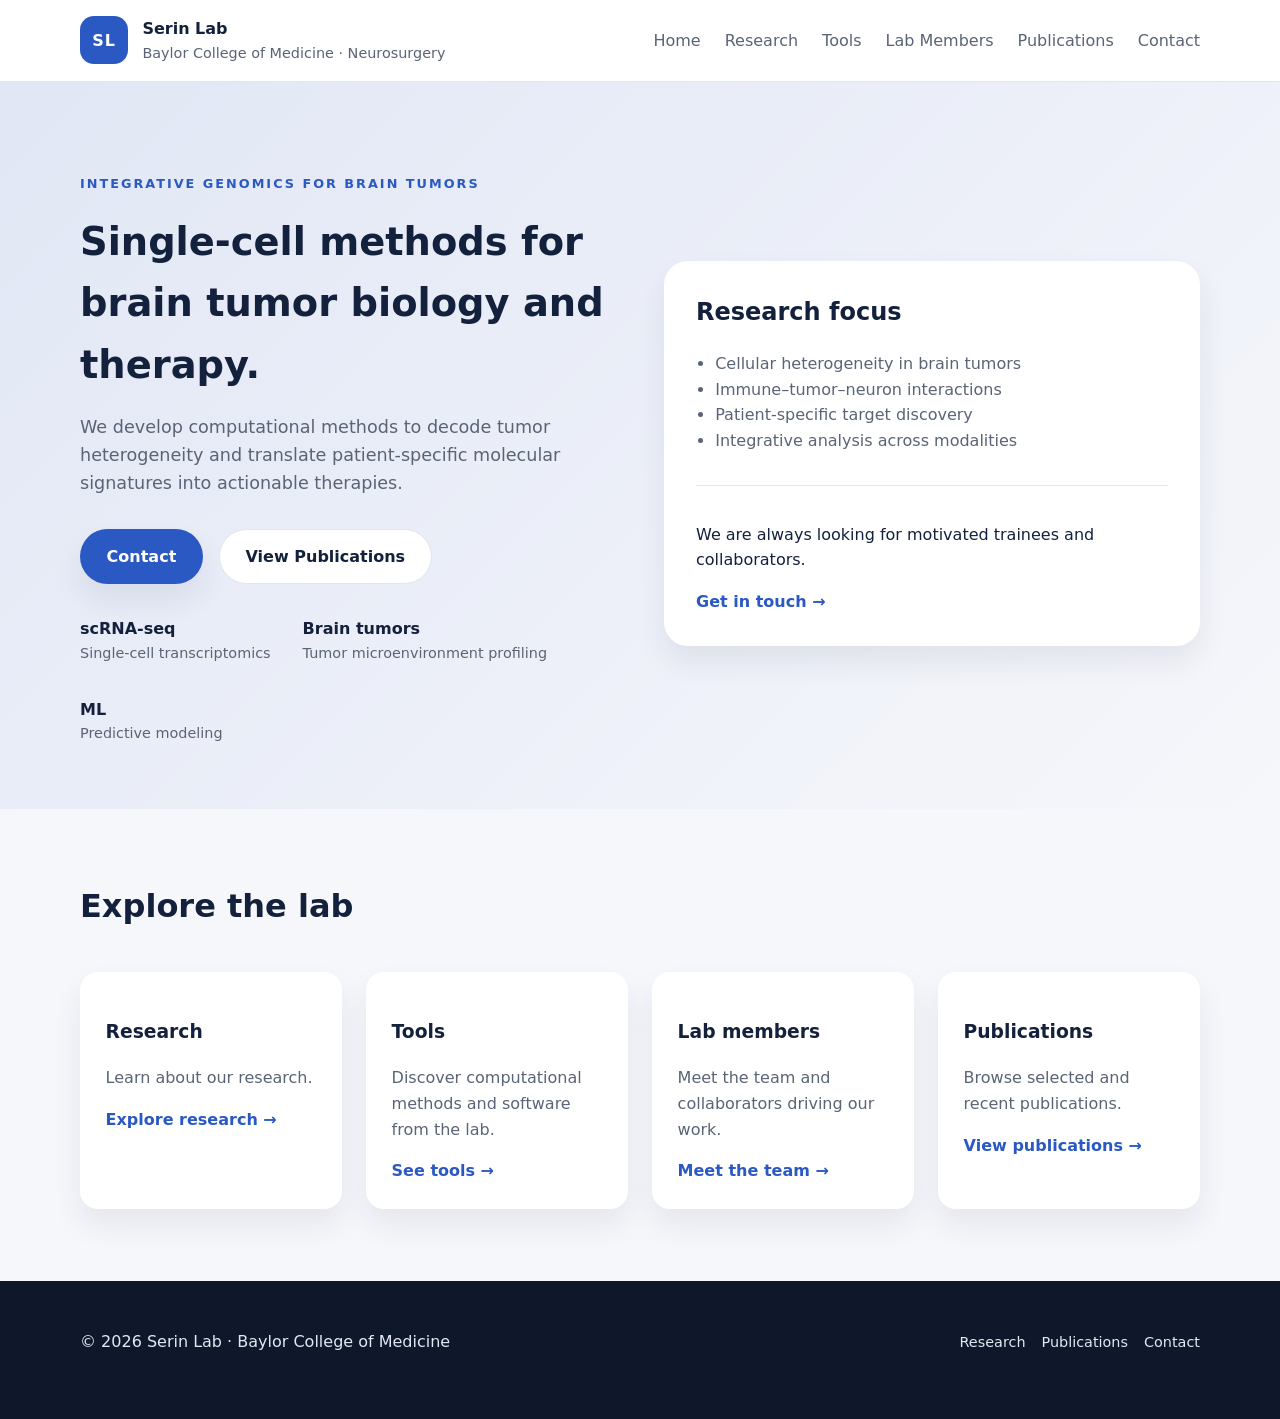
==== index.html @ 44fc3e0a "update" ====
<!doctype html>
<html lang="en">
  <head>
    <meta charset="utf-8" />
    <meta name="viewport" content="width=device-width, initial-scale=1" />
    <title>Serin Lab | Baylor College of Medicine</title>
    <meta
      name="description"
      content="Serin Lab at Baylor College of Medicine. We develop integrative single-cell methods to study brain tumors."
    />
    <link rel="stylesheet" href="styles.css" />
  </head>
  <body>
    <header class="site-header">
      <div class="container header-inner">
        <div class="brand">
          <div class="brand-mark" aria-hidden="true">SL</div>
          <div>
            <p class="brand-title">Serin Lab</p>
            <p class="brand-subtitle">Baylor College of Medicine · Neurosurgery</p>
          </div>
        </div>
        <button class="nav-toggle" id="navToggle" aria-label="Toggle navigation">
          <span></span>
          <span></span>
          <span></span>
        </button>
        <nav class="nav" id="siteNav">
          <a href="index.html">Home</a>
          <a href="research.html">Research</a>
          <a href="tools.html">Tools</a>
          <a href="members.html">Lab Members</a>
          <a href="publications.html">Publications</a>
          <a href="contact.html">Contact</a>
        </nav>
      </div>
    </header>

    <main>
      <section class="hero">
        <div class="container hero-grid">
          <div>
            <p class="eyebrow">Integrative genomics for brain tumors</p>
            <h1>Single-cell methods for brain tumor biology and therapy.</h1>
            <p class="lead">
              We develop computational methods to decode tumor heterogeneity and
              translate patient-specific molecular signatures into actionable therapies.
            </p>
            <div class="cta-row">
              <a class="button primary" href="contact.html">Contact</a>
              <a class="button ghost" href="publications.html">View Publications</a>
            </div>
            <div class="hero-stats">
              <div>
                <p class="stat-number">scRNA-seq</p>
                <p class="stat-label">Single-cell transcriptomics</p>
              </div>
              <div>
                <p class="stat-number">Brain tumors</p>
                <p class="stat-label">Tumor microenvironment profiling</p>
              </div>
              <div>
                <p class="stat-number">ML</p>
                <p class="stat-label">Predictive modeling</p>
              </div>
            </div>
          </div>
          <div class="hero-card">
            <h2>Research focus</h2>
            <ul>
              <li>Cellular heterogeneity in brain tumors</li>
              <li>Immune–tumor–neuron interactions</li>
              <li>Patient-specific target discovery</li>
              <li>Integrative analysis across modalities</li>
            </ul>
            <div class="hero-card-footer">
              <p>We are always looking for motivated trainees and collaborators.</p>
              <a class="text-link" href="contact.html">Get in touch →</a>
            </div>
          </div>
        </div>
      </section>

      <section class="section">
        <div class="container">
          <div class="section-header">
            <h2>Explore the lab</h2>
          </div>
          <div class="card-grid">
            <article class="card">
              <h3>Research</h3>
              <p>Learn about our research.</p>
              <a class="text-link" href="research.html">Explore research →</a>
            </article>
            <article class="card">
              <h3>Tools</h3>
              <p>Discover computational methods and software from the lab.</p>
              <a class="text-link" href="tools.html">See tools →</a>
            </article>
            <article class="card">
              <h3>Lab members</h3>
              <p>Meet the team and collaborators driving our work.</p>
              <a class="text-link" href="members.html">Meet the team →</a>
            </article>
            <article class="card">
              <h3>Publications</h3>
              <p>Browse selected and recent publications.</p>
              <a class="text-link" href="publications.html">View publications →</a>
            </article>
          </div>
        </div>
      </section>
    </main>

    <footer class="site-footer">
      <div class="container footer-inner">
        <p>© <span id="year"></span> Serin Lab · Baylor College of Medicine</p>
        <div class="footer-links">
          <a href="research.html">Research</a>
          <a href="publications.html">Publications</a>
          <a href="contact.html">Contact</a>
        </div>
      </div>
    </footer>

    <script src="main.js"></script>
  </body>
</html>
---- styles.css ----
*,
*::before,
*::after {
  box-sizing: border-box;
}

:root {
  color-scheme: light;
  --bg: #f6f7fb;
  --surface: #ffffff;
  --text: #14213d;
  --muted: #5a6475;
  --accent: #2b59c3;
  --accent-dark: #1f3c88;
  --border: #e1e5ee;
  --shadow: 0 16px 30px rgba(20, 33, 61, 0.08);
}

body {
  margin: 0;
  font-family: "Inter", "Segoe UI", system-ui, -apple-system, sans-serif;
  color: var(--text);
  background: var(--bg);
  line-height: 1.6;
}

a {
  color: inherit;
  text-decoration: none;
}

img {
  max-width: 100%;
  display: block;
}

.container {
  width: min(1120px, 90vw);
  margin: 0 auto;
}

.site-header {
  position: sticky;
  top: 0;
  z-index: 10;
  background: rgba(255, 255, 255, 0.92);
  backdrop-filter: blur(12px);
  border-bottom: 1px solid var(--border);
}

.header-inner {
  display: flex;
  align-items: center;
  justify-content: space-between;
  padding: 1rem 0;
  gap: 2rem;
}

.brand {
  display: flex;
  align-items: center;
  gap: 0.9rem;
}

.brand-mark {
  width: 48px;
  height: 48px;
  border-radius: 14px;
  display: grid;
  place-items: center;
  background: var(--accent);
  color: white;
  font-weight: 700;
  letter-spacing: 1px;
}

.brand-title {
  font-weight: 700;
  margin: 0;
}

.brand-subtitle {
  margin: 0;
  color: var(--muted);
  font-size: 0.9rem;
}

.nav {
  display: flex;
  align-items: center;
  gap: 1.5rem;
  font-weight: 500;
}

.nav a {
  color: var(--muted);
  transition: color 0.2s ease;
}

.nav a:hover {
  color: var(--accent);
}

.nav-toggle {
  display: none;
  background: none;
  border: none;
  cursor: pointer;
  padding: 0;
  gap: 6px;
  flex-direction: column;
}

.nav-toggle span {
  width: 24px;
  height: 2px;
  background: var(--text);
  display: block;
}

.hero {
  padding: 5rem 0 4rem;
  background: linear-gradient(135deg, rgba(43, 89, 195, 0.1), transparent);
}

.hero-grid {
  display: grid;
  grid-template-columns: repeat(auto-fit, minmax(280px, 1fr));
  gap: 3rem;
  align-items: center;
}

.eyebrow {
  text-transform: uppercase;
  letter-spacing: 2px;
  color: var(--accent);
  font-weight: 600;
  font-size: 0.8rem;
  margin-bottom: 1rem;
}

.hero h1 {
  font-size: clamp(2.4rem, 3vw, 3.3rem);
  margin: 0 0 1rem;
}

.lead {
  font-size: 1.1rem;
  color: var(--muted);
  max-width: 540px;
}

.cta-row {
  display: flex;
  flex-wrap: wrap;
  gap: 1rem;
  margin: 2rem 0;
}

.button {
  padding: 0.85rem 1.6rem;
  border-radius: 999px;
  border: 1px solid transparent;
  font-weight: 600;
  display: inline-flex;
  align-items: center;
  justify-content: center;
  gap: 0.5rem;
}

.button.primary {
  background: var(--accent);
  color: white;
  box-shadow: var(--shadow);
}

.button.primary:hover {
  background: var(--accent-dark);
}

.button.ghost {
  border-color: var(--border);
  color: var(--text);
  background: white;
}

.hero-stats {
  display: flex;
  gap: 2rem;
  flex-wrap: wrap;
}

.stat-number {
  font-weight: 700;
  margin: 0;
}

.stat-label {
  margin: 0;
  color: var(--muted);
  font-size: 0.9rem;
}

.hero-card {
  background: var(--surface);
  border-radius: 24px;
  padding: 2rem;
  box-shadow: var(--shadow);
}

.hero-card h2 {
  margin-top: 0;
}

.hero-card ul {
  padding-left: 1.2rem;
  margin: 1rem 0 2rem;
  color: var(--muted);
}

.hero-card-footer {
  border-top: 1px solid var(--border);
  padding-top: 1.2rem;
}

.text-link {
  color: var(--accent);
  font-weight: 600;
}

.section {
  padding: 4.5rem 0;
}

.section.alt {
  background: white;
}

.section-header {
  max-width: 720px;
  margin-bottom: 2.5rem;
}

.section-header h2 {
  margin-top: 0;
  font-size: 2rem;
}

.section-header p {
  color: var(--muted);
}

.card-grid {
  display: grid;
  gap: 1.5rem;
  grid-template-columns: repeat(auto-fit, minmax(240px, 1fr));
}

.card {
  background: var(--surface);
  padding: 1.6rem;
  border-radius: 18px;
  box-shadow: var(--shadow);
}

.card p {
  color: var(--muted);
}

.timeline {
  display: grid;
  gap: 1.4rem;
}

.timeline-item {
  padding: 1.4rem 1.6rem;
  border-radius: 16px;
  background: var(--bg);
  border: 1px solid var(--border);
}

.timeline-date {
  font-weight: 700;
  margin: 0 0 0.4rem;
}

.note {
  color: var(--muted);
  margin-top: 1.5rem;
}

.member-grid {
  display: grid;
  gap: 1.5rem;
  grid-template-columns: repeat(auto-fit, minmax(220px, 1fr));
}

.member-card {
  background: var(--surface);
  padding: 1.5rem;
  border-radius: 18px;
  border: 1px solid var(--border);
}

.publication-list {
  display: grid;
  gap: 1.4rem;
}

.publication-list article {
  background: var(--surface);
  padding: 1.5rem;
  border-radius: 18px;
  border: 1px solid var(--border);
}

.contact-grid {
  display: grid;
  gap: 2rem;
  grid-template-columns: repeat(auto-fit, minmax(260px, 1fr));
  align-items: start;
}

.contact-card {
  background: var(--surface);
  padding: 1.6rem;
  border-radius: 18px;
  border: 1px solid var(--border);
}

.contact-card.alt {
  background: linear-gradient(135deg, rgba(43, 89, 195, 0.08), white);
}

.site-footer {
  padding: 2rem 0 3rem;
  background: #0f172a;
  color: #e2e8f0;
}

.footer-inner {
  display: flex;
  flex-wrap: wrap;
  align-items: center;
  justify-content: space-between;
  gap: 1rem;
}

.footer-links {
  display: flex;
  gap: 1rem;
  font-size: 0.9rem;
}

@media (max-width: 900px) {
  .nav {
    position: absolute;
    top: 70px;
    right: 5vw;
    background: white;
    flex-direction: column;
    align-items: flex-start;
    padding: 1rem 1.4rem;
    border-radius: 16px;
    box-shadow: var(--shadow);
    display: none;
  }

  .nav.open {
    display: flex;
  }

  .nav-toggle {
    display: flex;
  }
}

@media (max-width: 600px) {
  .hero {
    padding-top: 3.5rem;
  }

  .cta-row {
    flex-direction: column;
  }
}
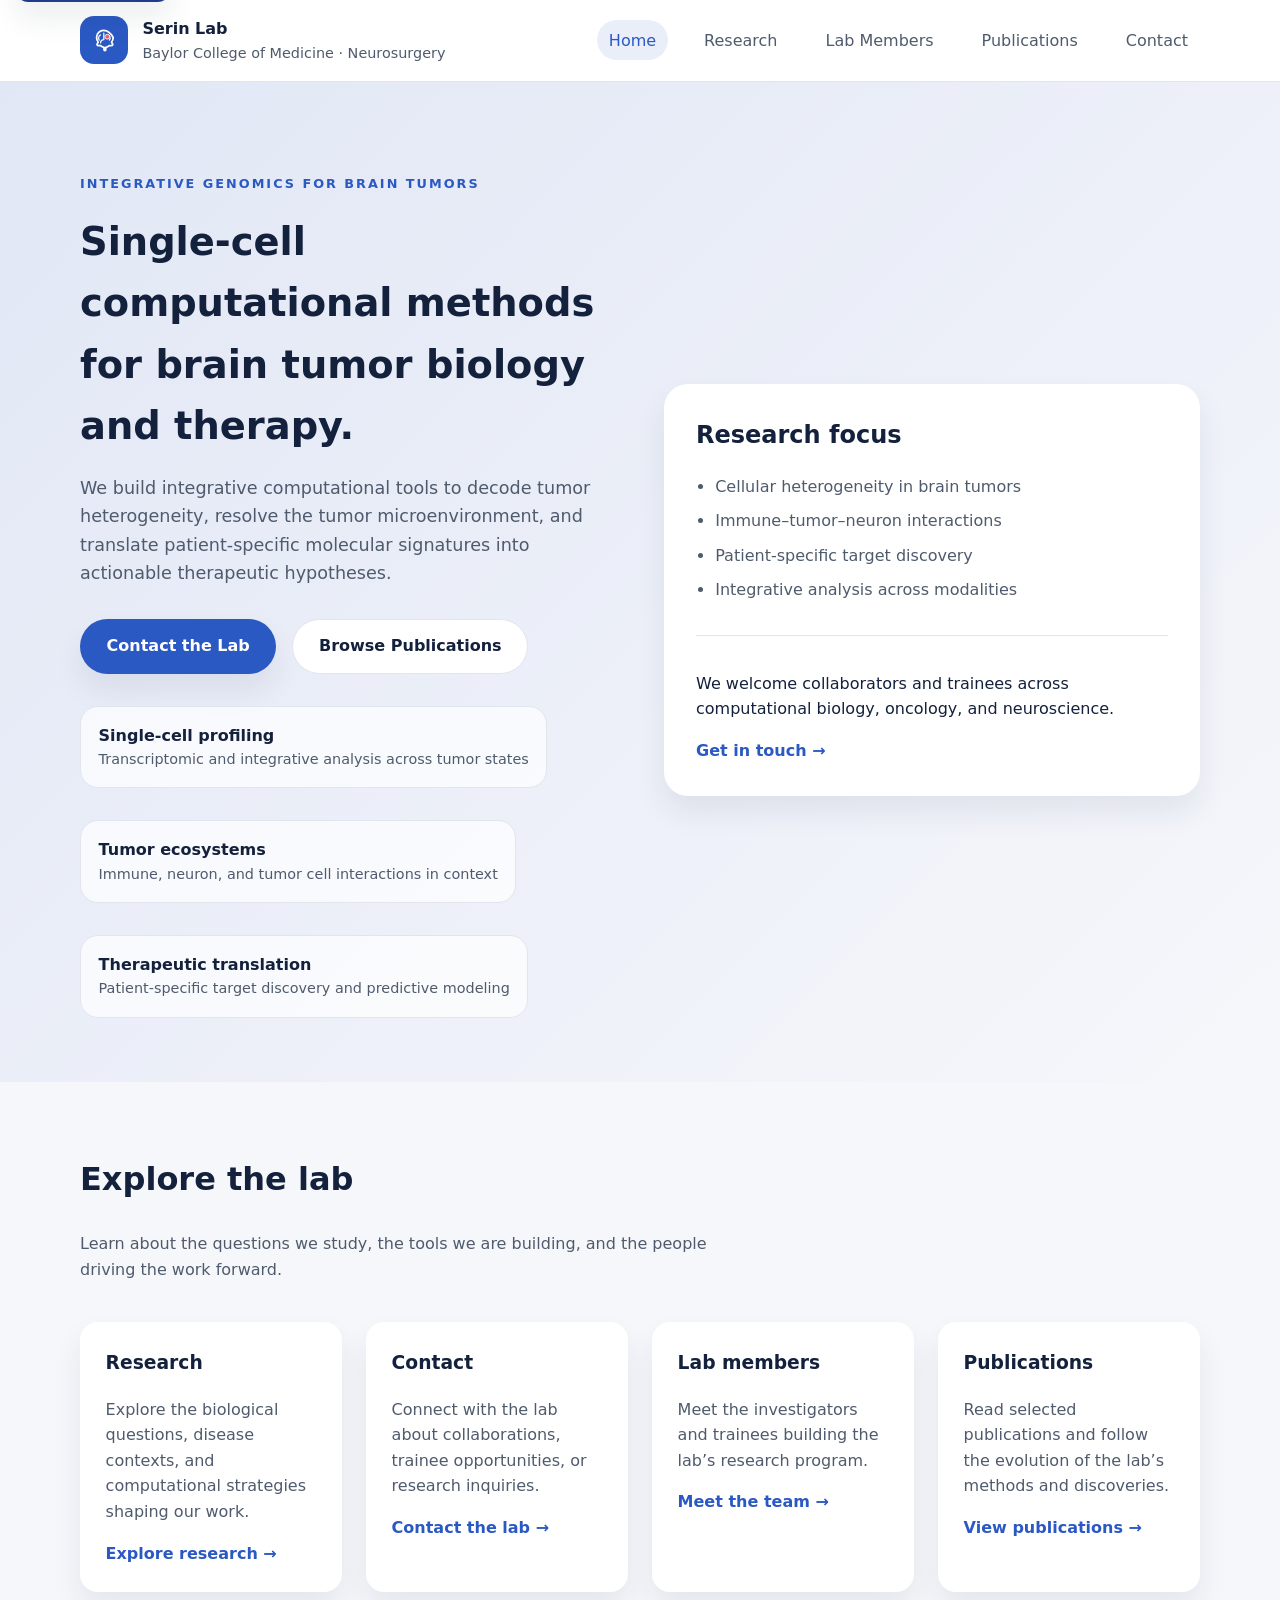
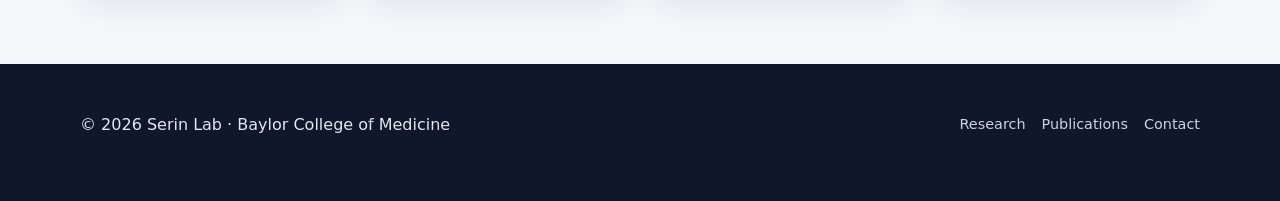
==== commit e7d2391b: "update website polish and navigation Improve the public-facing site with clearer content, stronger a" ====
--- a/index.html
+++ b/index.html
@@ -6,21 +6,39 @@
     <title>Serin Lab | Baylor College of Medicine</title>
     <meta
       name="description"
-      content="Serin Lab at Baylor College of Medicine. We develop integrative single-cell methods to study brain tumors."
+      content="Serin Lab at Baylor College of Medicine develops integrative single-cell and computational methods to study brain tumors and therapeutic response."
     />
+    <meta name="theme-color" content="#2b59c3" />
+    <meta property="og:title" content="Serin Lab | Baylor College of Medicine" />
+    <meta
+      property="og:description"
+      content="Integrative single-cell and computational methods for brain tumor biology, tumor ecosystems, and therapeutic discovery."
+    />
+    <meta property="og:type" content="website" />
+    <meta property="og:url" content="https://serinlab.org/" />
+    <meta property="og:site_name" content="Serin Lab" />
+    <link rel="canonical" href="https://serinlab.org/" />
+    <link rel="icon" href="favicon.svg" type="image/svg+xml" />
     <link rel="stylesheet" href="styles.css" />
   </head>
   <body>
+    <a class="skip-link" href="#main-content">Skip to content</a>
     <header class="site-header">
       <div class="container header-inner">
-        <div class="brand">
+        <a class="brand brand-link" href="index.html" aria-label="Serin Lab home">
           <div class="brand-mark" aria-hidden="true">SL</div>
           <div>
             <p class="brand-title">Serin Lab</p>
             <p class="brand-subtitle">Baylor College of Medicine · Neurosurgery</p>
           </div>
-        </div>
-        <button class="nav-toggle" id="navToggle" aria-label="Toggle navigation">
+        </a>
+        <button
+          class="nav-toggle"
+          id="navToggle"
+          aria-label="Toggle navigation"
+          aria-expanded="false"
+          aria-controls="siteNav"
+        >
           <span></span>
           <span></span>
           <span></span>
@@ -28,7 +46,6 @@
         <nav class="nav" id="siteNav">
           <a href="index.html">Home</a>
           <a href="research.html">Research</a>
-          <a href="tools.html">Tools</a>
           <a href="members.html">Lab Members</a>
           <a href="publications.html">Publications</a>
           <a href="contact.html">Contact</a>
@@ -36,32 +53,33 @@
       </div>
     </header>
 
-    <main>
+    <main id="main-content">
       <section class="hero">
         <div class="container hero-grid">
           <div>
             <p class="eyebrow">Integrative genomics for brain tumors</p>
-            <h1>Single-cell methods for brain tumor biology and therapy.</h1>
+            <h1>Single-cell computational methods for brain tumor biology and therapy.</h1>
             <p class="lead">
-              We develop computational methods to decode tumor heterogeneity and
-              translate patient-specific molecular signatures into actionable therapies.
+              We build integrative computational tools to decode tumor heterogeneity,
+              resolve the tumor microenvironment, and translate patient-specific
+              molecular signatures into actionable therapeutic hypotheses.
             </p>
             <div class="cta-row">
-              <a class="button primary" href="contact.html">Contact</a>
-              <a class="button ghost" href="publications.html">View Publications</a>
+              <a class="button primary" href="contact.html">Contact the Lab</a>
+              <a class="button ghost" href="publications.html">Browse Publications</a>
             </div>
             <div class="hero-stats">
               <div>
-                <p class="stat-number">scRNA-seq</p>
-                <p class="stat-label">Single-cell transcriptomics</p>
+                <p class="stat-number">Single-cell profiling</p>
+                <p class="stat-label">Transcriptomic and integrative analysis across tumor states</p>
               </div>
               <div>
-                <p class="stat-number">Brain tumors</p>
-                <p class="stat-label">Tumor microenvironment profiling</p>
+                <p class="stat-number">Tumor ecosystems</p>
+                <p class="stat-label">Immune, neuron, and tumor cell interactions in context</p>
               </div>
               <div>
-                <p class="stat-number">ML</p>
-                <p class="stat-label">Predictive modeling</p>
+                <p class="stat-number">Therapeutic translation</p>
+                <p class="stat-label">Patient-specific target discovery and predictive modeling</p>
               </div>
             </div>
           </div>
@@ -74,7 +92,7 @@
               <li>Integrative analysis across modalities</li>
             </ul>
             <div class="hero-card-footer">
-              <p>We are always looking for motivated trainees and collaborators.</p>
+              <p>We welcome collaborators and trainees across computational biology, oncology, and neuroscience.</p>
               <a class="text-link" href="contact.html">Get in touch →</a>
             </div>
           </div>
@@ -85,26 +103,30 @@
         <div class="container">
           <div class="section-header">
             <h2>Explore the lab</h2>
+            <p>
+              Learn about the questions we study, the tools we are building, and the
+              people driving the work forward.
+            </p>
           </div>
           <div class="card-grid">
             <article class="card">
               <h3>Research</h3>
-              <p>Learn about our research.</p>
+              <p>Explore the biological questions, disease contexts, and computational strategies shaping our work.</p>
               <a class="text-link" href="research.html">Explore research →</a>
             </article>
             <article class="card">
-              <h3>Tools</h3>
-              <p>Discover computational methods and software from the lab.</p>
-              <a class="text-link" href="tools.html">See tools →</a>
+              <h3>Contact</h3>
+              <p>Connect with the lab about collaborations, trainee opportunities, or research inquiries.</p>
+              <a class="text-link" href="contact.html">Contact the lab →</a>
             </article>
             <article class="card">
               <h3>Lab members</h3>
-              <p>Meet the team and collaborators driving our work.</p>
+              <p>Meet the investigators and trainees building the lab’s research program.</p>
               <a class="text-link" href="members.html">Meet the team →</a>
             </article>
             <article class="card">
               <h3>Publications</h3>
-              <p>Browse selected and recent publications.</p>
+              <p>Read selected publications and follow the evolution of the lab’s methods and discoveries.</p>
               <a class="text-link" href="publications.html">View publications →</a>
             </article>
           </div>
--- a/styles.css
+++ b/styles.css
@@ -2,6 +2,10 @@
 *::before,
 *::after {
   box-sizing: border-box;
+}
+
+html {
+  scroll-behavior: smooth;
 }
 
 :root {
@@ -9,7 +13,7 @@
   --bg: #f6f7fb;
   --surface: #ffffff;
   --text: #14213d;
-  --muted: #5a6475;
+  --muted: #4f5b6d;
   --accent: #2b59c3;
   --accent-dark: #1f3c88;
   --border: #e1e5ee;
@@ -22,6 +26,7 @@
   color: var(--text);
   background: var(--bg);
   line-height: 1.6;
+  min-height: 100vh;
 }
 
 a {
@@ -29,9 +34,32 @@
   text-decoration: none;
 }
 
+button,
+input,
+textarea,
+select {
+  font: inherit;
+}
+
 img {
   max-width: 100%;
   display: block;
+}
+
+.skip-link {
+  position: absolute;
+  left: 1rem;
+  top: -3rem;
+  z-index: 20;
+  padding: 0.75rem 1rem;
+  border-radius: 12px;
+  background: var(--accent-dark);
+  color: #fff;
+  box-shadow: var(--shadow);
+}
+
+.skip-link:focus-visible {
+  top: 1rem;
 }
 
 .container {
@@ -62,6 +90,10 @@
   gap: 0.9rem;
 }
 
+.brand-link {
+  color: inherit;
+}
+
 .brand-mark {
   width: 48px;
   height: 48px;
@@ -69,9 +101,12 @@
   display: grid;
   place-items: center;
   background: var(--accent);
-  color: white;
-  font-weight: 700;
-  letter-spacing: 1px;
+  background-image: url("brain-tumor-icon.svg");
+  background-repeat: no-repeat;
+  background-position: center;
+  background-size: 28px 28px;
+  color: transparent;
+  font-size: 0;
 }
 
 .brand-title {
@@ -83,6 +118,11 @@
   margin: 0;
   color: var(--muted);
   font-size: 0.9rem;
+}
+
+.brand-link:hover .brand-mark,
+.brand-link:focus-visible .brand-mark {
+  background: var(--accent-dark);
 }
 
 .nav {
@@ -94,19 +134,28 @@
 
 .nav a {
   color: var(--muted);
-  transition: color 0.2s ease;
-}
-
-.nav a:hover {
+  padding: 0.45rem 0.75rem;
+  border-radius: 999px;
+  transition:
+    color 0.2s ease,
+    background-color 0.2s ease;
+}
+
+.nav a:hover,
+.nav a:focus-visible,
+.nav a.is-active,
+.nav a[aria-current="page"] {
   color: var(--accent);
+  background: rgba(43, 89, 195, 0.1);
 }
 
 .nav-toggle {
   display: none;
   background: none;
-  border: none;
+  border: 1px solid transparent;
+  border-radius: 12px;
   cursor: pointer;
-  padding: 0;
+  padding: 0.5rem;
   gap: 6px;
   flex-direction: column;
 }
@@ -166,6 +215,11 @@
   align-items: center;
   justify-content: center;
   gap: 0.5rem;
+  transition:
+    transform 0.2s ease,
+    background-color 0.2s ease,
+    border-color 0.2s ease,
+    box-shadow 0.2s ease;
 }
 
 .button.primary {
@@ -184,15 +238,28 @@
   background: white;
 }
 
+.button:hover {
+  transform: translateY(-1px);
+}
+
 .hero-stats {
   display: flex;
   gap: 2rem;
   flex-wrap: wrap;
 }
 
+.hero-stats > div {
+  min-width: 170px;
+  padding: 1rem 1.1rem;
+  border: 1px solid var(--border);
+  border-radius: 18px;
+  background: rgba(255, 255, 255, 0.72);
+}
+
 .stat-number {
   font-weight: 700;
   margin: 0;
+  font-size: 1rem;
 }
 
 .stat-label {
@@ -218,6 +285,10 @@
   color: var(--muted);
 }
 
+.hero-card li + li {
+  margin-top: 0.55rem;
+}
+
 .hero-card-footer {
   border-top: 1px solid var(--border);
   padding-top: 1.2rem;
@@ -228,6 +299,11 @@
   font-weight: 600;
 }
 
+.text-link:hover,
+.text-link:focus-visible {
+  color: var(--accent-dark);
+}
+
 .section {
   padding: 4.5rem 0;
 }
@@ -248,6 +324,8 @@
 
 .section-header p {
   color: var(--muted);
+  max-width: 64ch;
+  margin-bottom: 0;
 }
 
 .card-grid {
@@ -263,8 +341,38 @@
   box-shadow: var(--shadow);
 }
 
+.card h2,
+.card h3,
+.member-card h2,
+.publication-list h2,
+.contact-card h3 {
+  margin-top: 0;
+}
+
 .card p {
   color: var(--muted);
+}
+
+.card,
+.member-card,
+.publication-list article,
+.contact-card,
+.hero-card,
+.timeline-item {
+  transition:
+    transform 0.2s ease,
+    box-shadow 0.2s ease,
+    border-color 0.2s ease;
+}
+
+.card:hover,
+.member-card:hover,
+.publication-list article:hover,
+.contact-card:hover,
+.hero-card:hover,
+.timeline-item:hover {
+  transform: translateY(-2px);
+  box-shadow: 0 20px 36px rgba(20, 33, 61, 0.12);
 }
 
 .timeline {
@@ -289,6 +397,14 @@
   margin-top: 1.5rem;
 }
 
+.note.strong {
+  margin-top: 2rem;
+  padding: 1rem 1.2rem;
+  border-left: 4px solid var(--accent);
+  border-radius: 0 14px 14px 0;
+  background: rgba(43, 89, 195, 0.06);
+}
+
 .member-grid {
   display: grid;
   gap: 1.5rem;
@@ -302,6 +418,16 @@
   border: 1px solid var(--border);
 }
 
+.member-role {
+  margin: 0.35rem 0 0.8rem;
+  color: var(--accent);
+  font-weight: 600;
+}
+
+.member-card p:last-child {
+  margin-bottom: 0;
+}
+
 .publication-list {
   display: grid;
   gap: 1.4rem;
@@ -314,6 +440,16 @@
   border: 1px solid var(--border);
 }
 
+.publication-meta {
+  margin: 0;
+  color: var(--muted);
+  font-weight: 500;
+}
+
+.publication-cta {
+  margin-top: 2rem;
+}
+
 .contact-grid {
   display: grid;
   gap: 2rem;
@@ -332,6 +468,20 @@
   background: linear-gradient(135deg, rgba(43, 89, 195, 0.08), white);
 }
 
+.contact-list {
+  list-style: none;
+  padding: 0;
+  margin: 0;
+}
+
+.contact-list li + li {
+  margin-top: 0.65rem;
+}
+
+.contact-list a {
+  color: var(--accent);
+}
+
 .site-footer {
   padding: 2rem 0 3rem;
   background: #0f172a;
@@ -350,6 +500,20 @@
   display: flex;
   gap: 1rem;
   font-size: 0.9rem;
+}
+
+.footer-links a {
+  color: #cbd5e1;
+}
+
+.footer-links a:hover,
+.footer-links a:focus-visible {
+  color: #ffffff;
+}
+
+:focus-visible {
+  outline: 3px solid rgba(43, 89, 195, 0.28);
+  outline-offset: 3px;
 }
 
 @media (max-width: 900px) {
@@ -362,12 +526,18 @@
     align-items: flex-start;
     padding: 1rem 1.4rem;
     border-radius: 16px;
+    border: 1px solid var(--border);
     box-shadow: var(--shadow);
     display: none;
+    min-width: min(280px, 90vw);
   }
 
   .nav.open {
     display: flex;
+  }
+
+  .nav a {
+    width: 100%;
   }
 
   .nav-toggle {
@@ -383,4 +553,21 @@
   .cta-row {
     flex-direction: column;
   }
-}
+
+  .hero-stats > div {
+    width: 100%;
+  }
+}
+
+@media (prefers-reduced-motion: reduce) {
+  html {
+    scroll-behavior: auto;
+  }
+
+  *,
+  *::before,
+  *::after {
+    transition: none !important;
+    animation: none !important;
+  }
+}
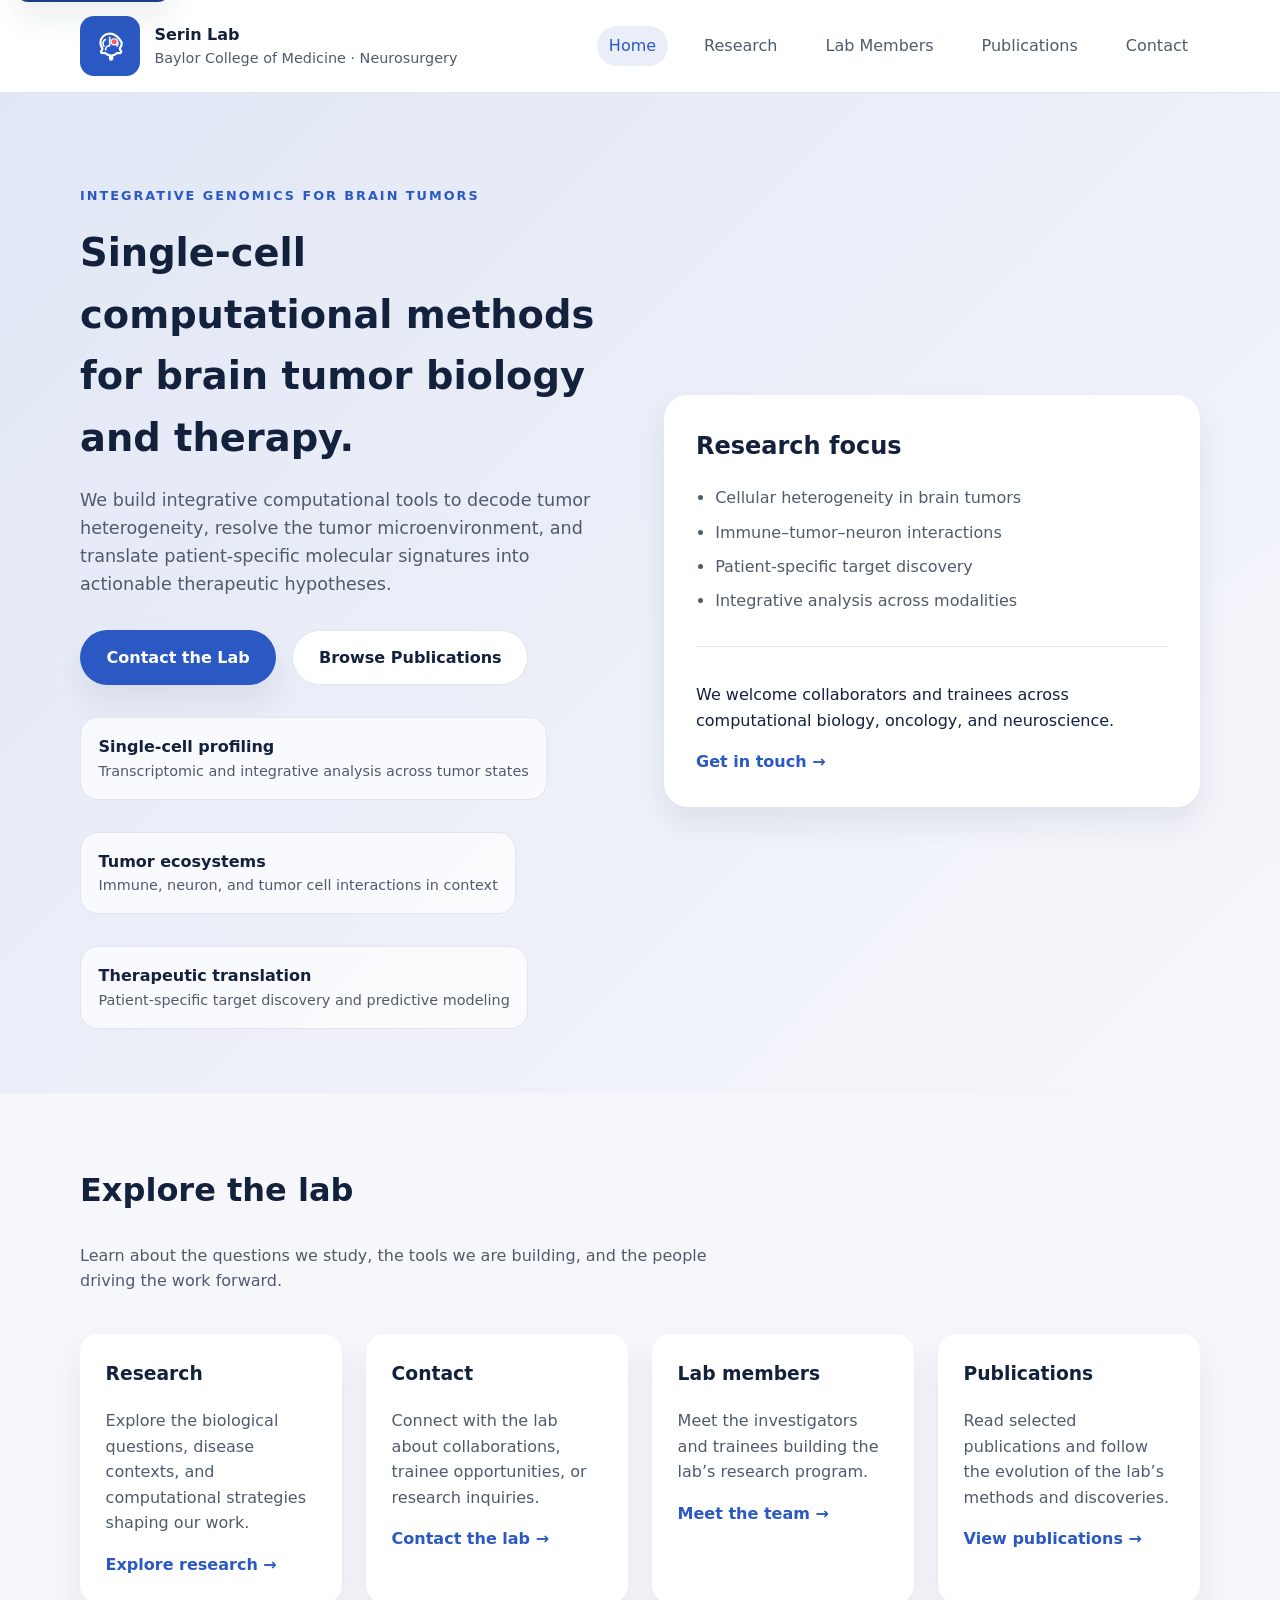
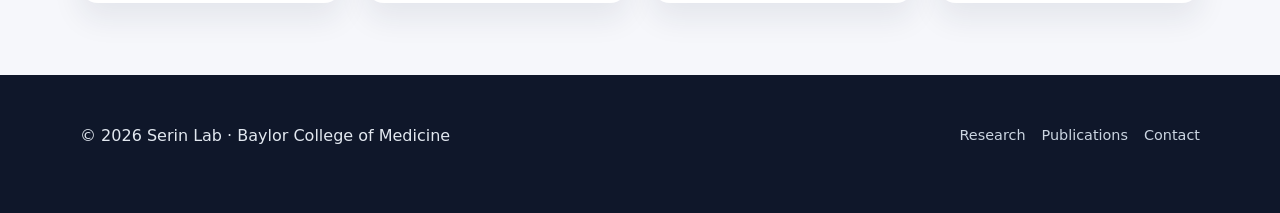
==== commit 7ebdc75a: "update member details and homepage logo Refine the lab members page with simpler role-only cards and" ====
--- a/index.html
+++ b/index.html
@@ -21,7 +21,7 @@
     <link rel="icon" href="favicon.svg" type="image/svg+xml" />
     <link rel="stylesheet" href="styles.css" />
   </head>
-  <body>
+  <body class="home-page">
     <a class="skip-link" href="#main-content">Skip to content</a>
     <header class="site-header">
       <div class="container header-inner">
--- a/styles.css
+++ b/styles.css
@@ -107,6 +107,12 @@
   background-size: 28px 28px;
   color: transparent;
   font-size: 0;
+}
+
+.home-page .brand-mark {
+  width: 60px;
+  height: 60px;
+  background-size: 36px 36px;
 }
 
 .brand-title {
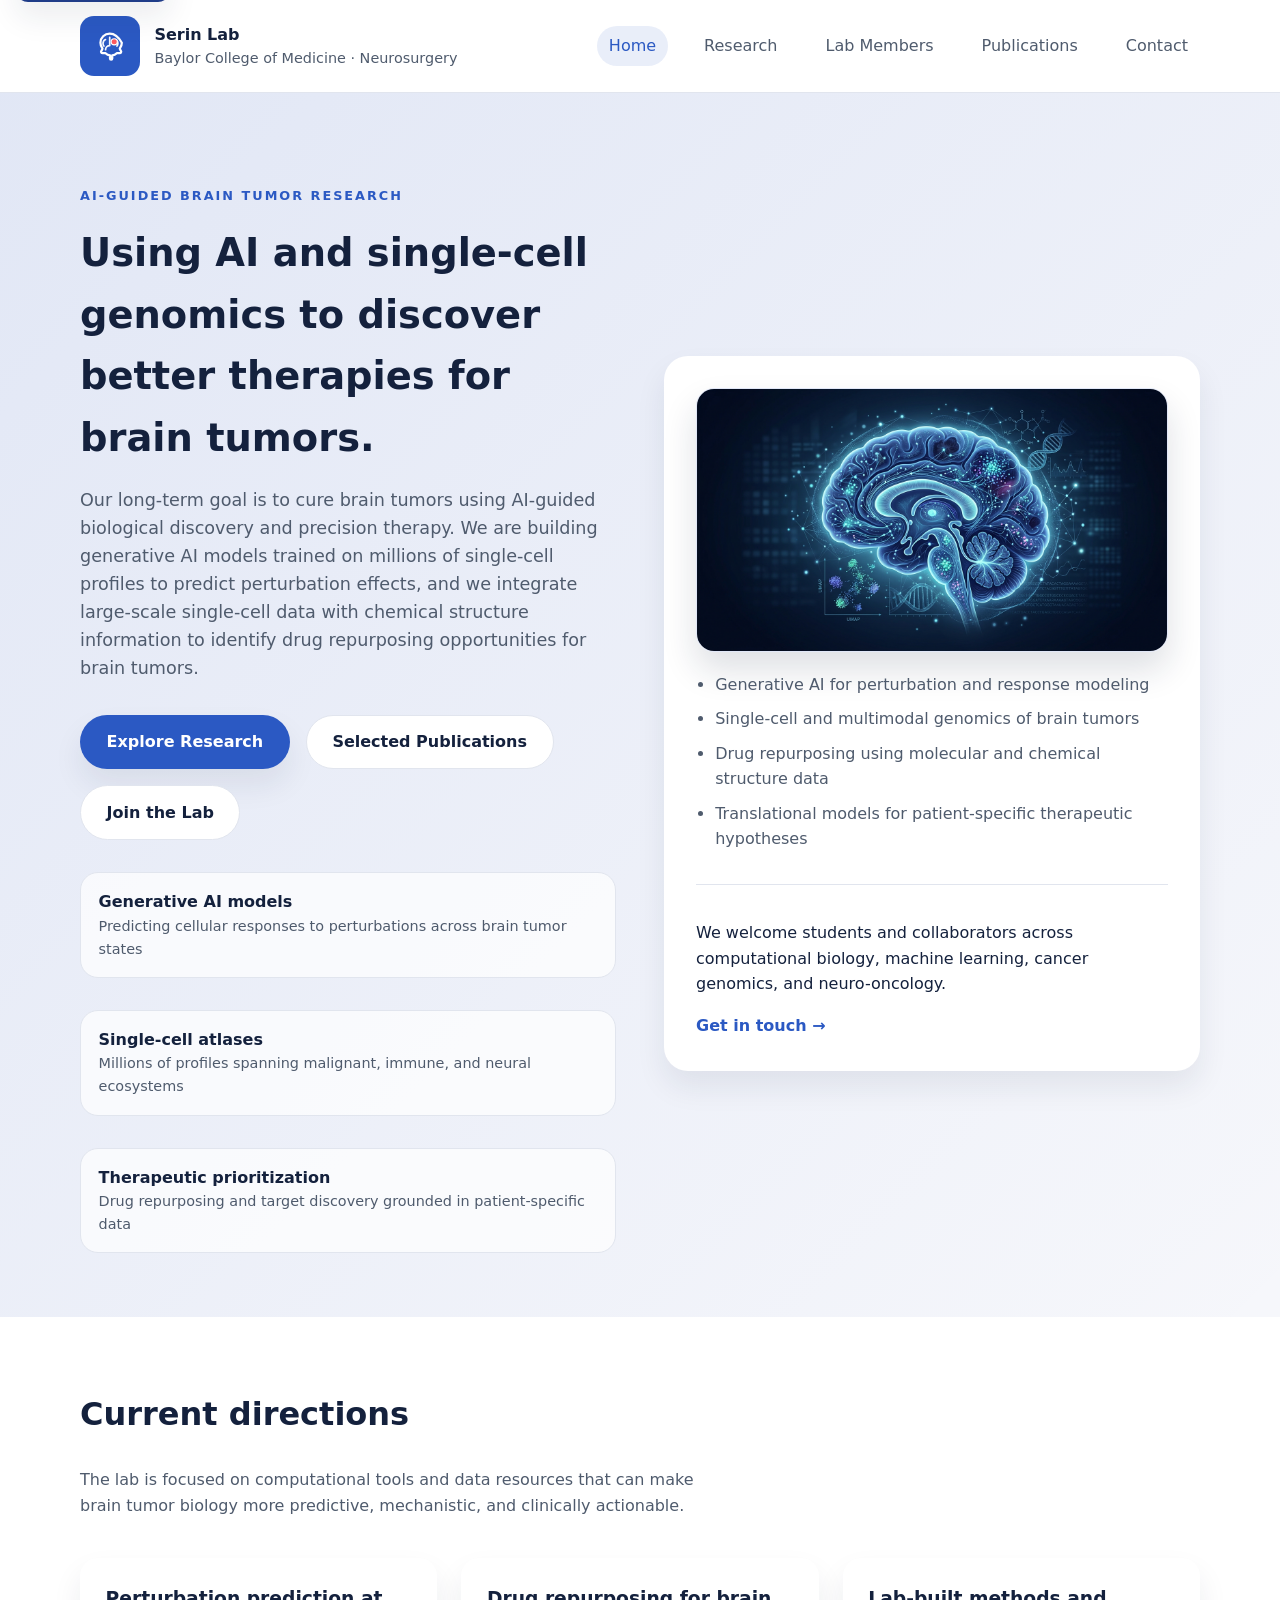
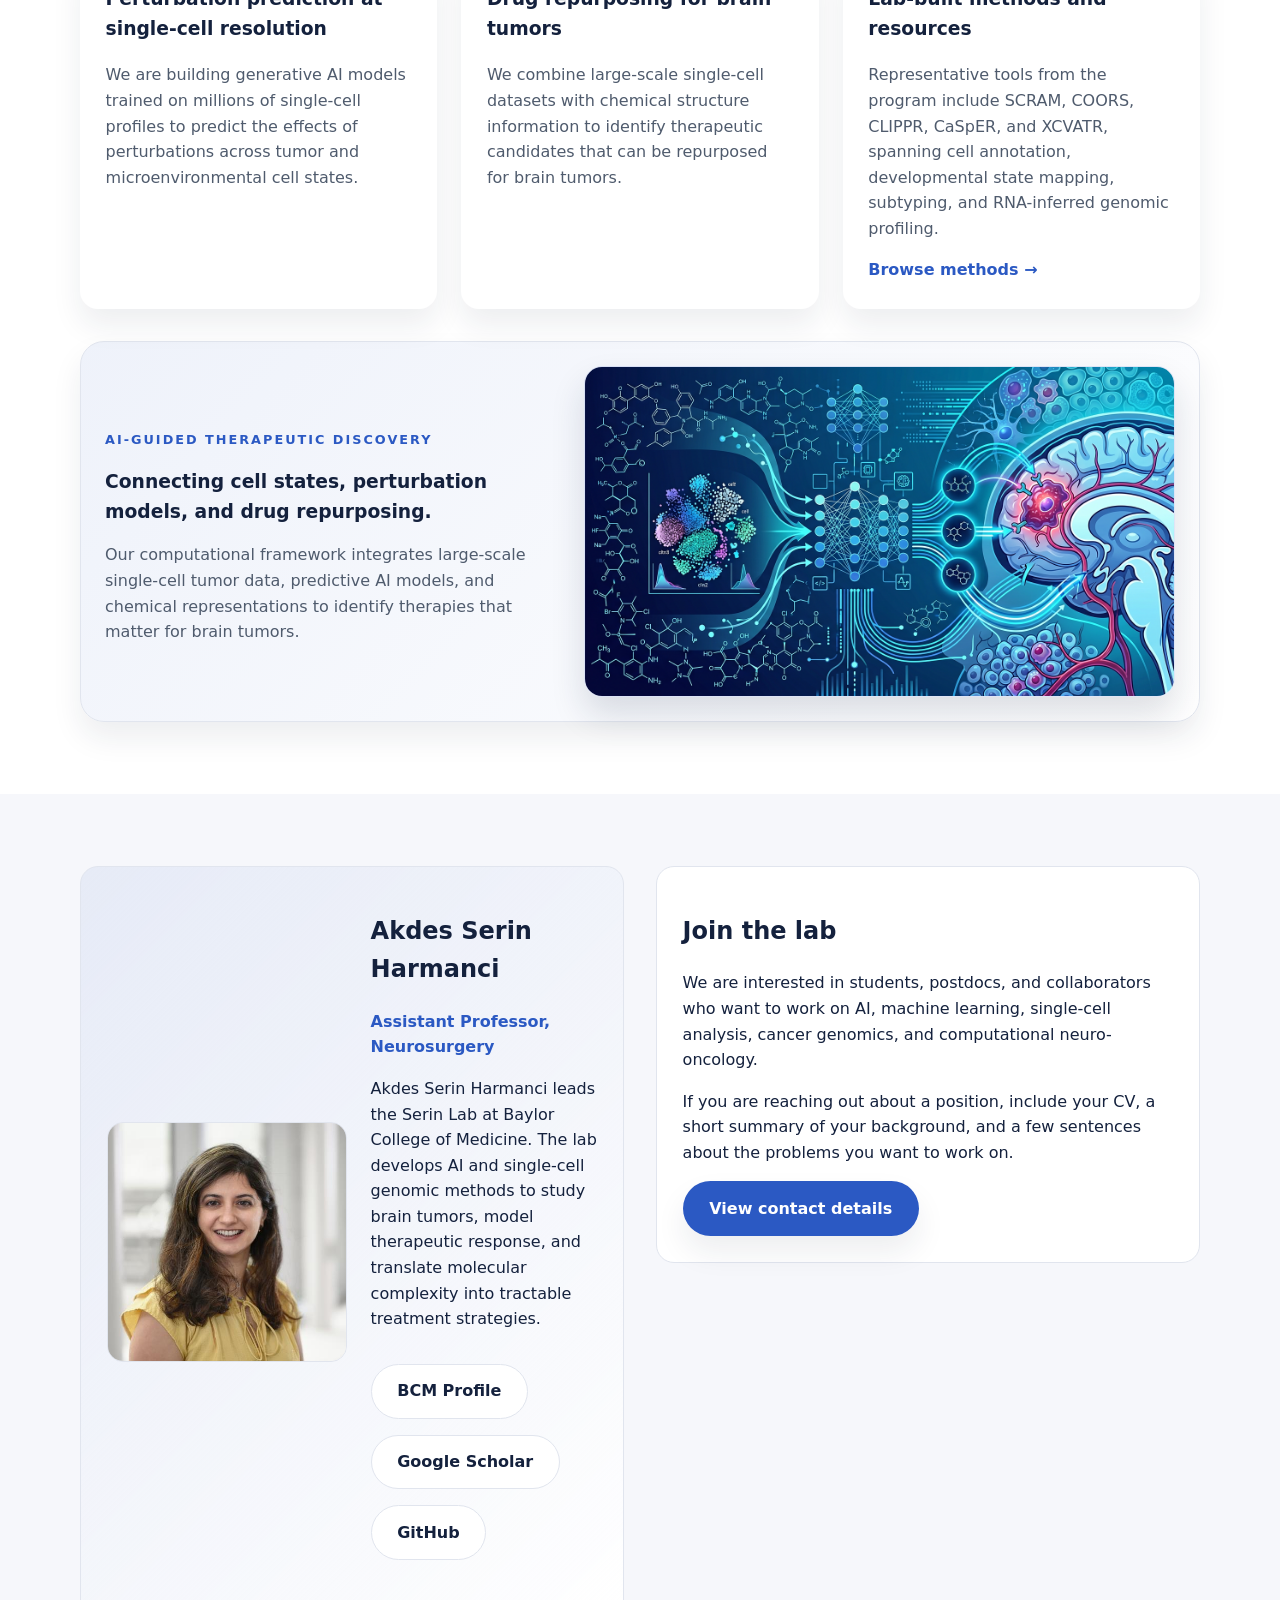
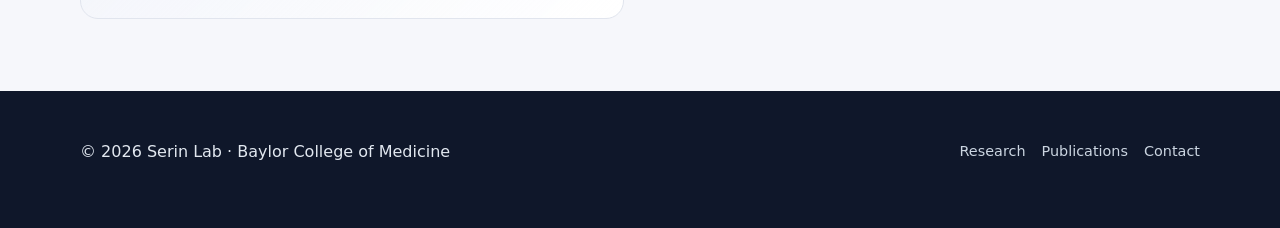
==== commit 5461b159: "refresh lab website content and visuals Reposition the site around AI-driven brain tumor research an" ====
--- a/index.html
+++ b/index.html
@@ -3,16 +3,16 @@
   <head>
     <meta charset="utf-8" />
     <meta name="viewport" content="width=device-width, initial-scale=1" />
-    <title>Serin Lab | Baylor College of Medicine</title>
+    <title>Serin Lab | AI for Brain Tumors</title>
     <meta
       name="description"
-      content="Serin Lab at Baylor College of Medicine develops integrative single-cell and computational methods to study brain tumors and therapeutic response."
+      content="Serin Lab at Baylor College of Medicine develops generative AI and single-cell genomic methods for brain tumor biology, perturbation modeling, and therapeutic discovery."
     />
     <meta name="theme-color" content="#2b59c3" />
-    <meta property="og:title" content="Serin Lab | Baylor College of Medicine" />
+    <meta property="og:title" content="Serin Lab | AI for Brain Tumors" />
     <meta
       property="og:description"
-      content="Integrative single-cell and computational methods for brain tumor biology, tumor ecosystems, and therapeutic discovery."
+      content="Generative AI, single-cell genomics, and computational methods for brain tumor biology, perturbation modeling, and therapeutic discovery."
     />
     <meta property="og:type" content="website" />
     <meta property="og:url" content="https://serinlab.org/" />
@@ -57,78 +57,173 @@
       <section class="hero">
         <div class="container hero-grid">
           <div>
-            <p class="eyebrow">Integrative genomics for brain tumors</p>
-            <h1>Single-cell computational methods for brain tumor biology and therapy.</h1>
+            <p class="eyebrow">AI-guided brain tumor research</p>
+            <h1>Using AI and single-cell genomics to discover better therapies for brain tumors.</h1>
             <p class="lead">
-              We build integrative computational tools to decode tumor heterogeneity,
-              resolve the tumor microenvironment, and translate patient-specific
-              molecular signatures into actionable therapeutic hypotheses.
+              Our long-term goal is to cure brain tumors using AI-guided biological
+              discovery and precision therapy. We are building generative AI models
+              trained on millions of single-cell profiles to predict perturbation
+              effects, and we integrate large-scale single-cell data with chemical
+              structure information to identify drug repurposing opportunities for
+              brain tumors.
             </p>
             <div class="cta-row">
-              <a class="button primary" href="contact.html">Contact the Lab</a>
-              <a class="button ghost" href="publications.html">Browse Publications</a>
+              <a class="button primary" href="research.html">Explore Research</a>
+              <a class="button ghost" href="publications.html">Selected Publications</a>
+              <a class="button ghost" href="contact.html">Join the Lab</a>
             </div>
             <div class="hero-stats">
               <div>
-                <p class="stat-number">Single-cell profiling</p>
-                <p class="stat-label">Transcriptomic and integrative analysis across tumor states</p>
+                <p class="stat-number">Generative AI models</p>
+                <p class="stat-label">Predicting cellular responses to perturbations across brain tumor states</p>
               </div>
               <div>
-                <p class="stat-number">Tumor ecosystems</p>
-                <p class="stat-label">Immune, neuron, and tumor cell interactions in context</p>
+                <p class="stat-number">Single-cell atlases</p>
+                <p class="stat-label">Millions of profiles spanning malignant, immune, and neural ecosystems</p>
               </div>
               <div>
-                <p class="stat-number">Therapeutic translation</p>
-                <p class="stat-label">Patient-specific target discovery and predictive modeling</p>
+                <p class="stat-number">Therapeutic prioritization</p>
+                <p class="stat-label">Drug repurposing and target discovery grounded in patient-specific data</p>
               </div>
             </div>
           </div>
           <div class="hero-card">
-            <h2>Research focus</h2>
+            <img
+              class="hero-visual"
+              src="images/ai/brain-tumor-hero.png"
+              alt="Abstract AI and single-cell genomics illustration of a brain tumor research program"
+            />
             <ul>
-              <li>Cellular heterogeneity in brain tumors</li>
-              <li>Immune–tumor–neuron interactions</li>
-              <li>Patient-specific target discovery</li>
-              <li>Integrative analysis across modalities</li>
+              <li>Generative AI for perturbation and response modeling</li>
+              <li>Single-cell and multimodal genomics of brain tumors</li>
+              <li>Drug repurposing using molecular and chemical structure data</li>
+              <li>Translational models for patient-specific therapeutic hypotheses</li>
             </ul>
             <div class="hero-card-footer">
-              <p>We welcome collaborators and trainees across computational biology, oncology, and neuroscience.</p>
+              <p>
+                We welcome students and collaborators across computational biology,
+                machine learning, cancer genomics, and neuro-oncology.
+              </p>
               <a class="text-link" href="contact.html">Get in touch →</a>
             </div>
           </div>
         </div>
       </section>
 
-      <section class="section">
+      <section class="section alt">
         <div class="container">
           <div class="section-header">
-            <h2>Explore the lab</h2>
+            <h2>Current directions</h2>
             <p>
-              Learn about the questions we study, the tools we are building, and the
-              people driving the work forward.
+              The lab is focused on computational tools and data resources that can
+              make brain tumor biology more predictive, mechanistic, and clinically
+              actionable.
             </p>
           </div>
           <div class="card-grid">
             <article class="card">
-              <h3>Research</h3>
-              <p>Explore the biological questions, disease contexts, and computational strategies shaping our work.</p>
-              <a class="text-link" href="research.html">Explore research →</a>
+              <h3>Perturbation prediction at single-cell resolution</h3>
+              <p>
+                We are building generative AI models trained on millions of
+                single-cell profiles to predict the effects of perturbations across
+                tumor and microenvironmental cell states.
+              </p>
             </article>
             <article class="card">
-              <h3>Contact</h3>
-              <p>Connect with the lab about collaborations, trainee opportunities, or research inquiries.</p>
-              <a class="text-link" href="contact.html">Contact the lab →</a>
+              <h3>Drug repurposing for brain tumors</h3>
+              <p>
+                We combine large-scale single-cell datasets with chemical structure
+                information to identify therapeutic candidates that can be
+                repurposed for brain tumors.
+              </p>
             </article>
             <article class="card">
-              <h3>Lab members</h3>
-              <p>Meet the investigators and trainees building the lab’s research program.</p>
-              <a class="text-link" href="members.html">Meet the team →</a>
+              <h3>Lab-built methods and resources</h3>
+              <p>
+                Representative tools from the program include SCRAM, COORS, CLIPPR,
+                CaSpER, and XCVATR, spanning cell annotation, developmental state
+                mapping, subtyping, and RNA-inferred genomic profiling.
+              </p>
+              <a class="text-link" href="publications.html">Browse methods →</a>
             </article>
-            <article class="card">
-              <h3>Publications</h3>
-              <p>Read selected publications and follow the evolution of the lab’s methods and discoveries.</p>
-              <a class="text-link" href="publications.html">View publications →</a>
-            </article>
+          </div>
+          <div class="feature-visual-card">
+            <div class="feature-visual-copy">
+              <p class="eyebrow">AI-guided therapeutic discovery</p>
+              <h3>Connecting cell states, perturbation models, and drug repurposing.</h3>
+              <p>
+                Our computational framework integrates large-scale single-cell
+                tumor data, predictive AI models, and chemical representations to
+                identify therapies that matter for brain tumors.
+              </p>
+            </div>
+            <img
+              class="feature-visual"
+              src="images/ai/drug-discovery-panel.png"
+              alt="Abstract illustration of AI-guided drug discovery for brain tumors"
+            />
+          </div>
+        </div>
+      </section>
+
+      <section class="section">
+        <div class="container contact-grid">
+          <div class="contact-card alt member-feature">
+            <img
+              class="member-photo member-photo-large"
+              src="images/people/akdes-serin-harmanci.png"
+              alt="Portrait of Akdes Serin Harmanci"
+            />
+            <div>
+              <h2>Akdes Serin Harmanci</h2>
+              <p class="member-role">Assistant Professor, Neurosurgery</p>
+              <p>
+                Akdes Serin Harmanci leads the Serin Lab at Baylor College of Medicine.
+                The lab develops AI and single-cell genomic methods to study brain
+                tumors, model therapeutic response, and translate molecular complexity
+                into tractable treatment strategies.
+              </p>
+              <div class="cta-row">
+                <a
+                  class="button ghost"
+                  href="https://bcm.edu/people-search/akdes-serin-harmanci-73146"
+                  target="_blank"
+                  rel="noopener noreferrer"
+                >
+                  BCM Profile
+                </a>
+                <a
+                  class="button ghost"
+                  href="https://scholar.google.com/citations?user=MxQho6gAAAAJ&hl=en"
+                  target="_blank"
+                  rel="noopener noreferrer"
+                >
+                  Google Scholar
+                </a>
+                <a
+                  class="button ghost"
+                  href="https://github.com/akdess"
+                  target="_blank"
+                  rel="noopener noreferrer"
+                >
+                  GitHub
+                </a>
+              </div>
+            </div>
+          </div>
+          <div class="contact-card">
+            <h2>Join the lab</h2>
+            <p>
+              We are interested in students, postdocs, and collaborators who want
+              to work on AI, machine learning, single-cell analysis, cancer
+              genomics, and computational neuro-oncology.
+            </p>
+            <p>
+              If you are reaching out about a position, include your CV, a short
+              summary of your background, and a few sentences about the problems you
+              want to work on.
+            </p>
+            <a class="button primary" href="contact.html">View contact details</a>
           </div>
         </div>
       </section>
--- a/styles.css
+++ b/styles.css
@@ -281,6 +281,14 @@
   box-shadow: var(--shadow);
 }
 
+.hero-visual {
+  width: 100%;
+  border-radius: 18px;
+  margin-bottom: 1.25rem;
+  border: 1px solid rgba(43, 89, 195, 0.14);
+  box-shadow: 0 18px 34px rgba(20, 33, 61, 0.14);
+}
+
 .hero-card h2 {
   margin-top: 0;
 }
@@ -323,6 +331,7 @@
   margin-bottom: 2.5rem;
 }
 
+.section-header h1,
 .section-header h2 {
   margin-top: 0;
   font-size: 2rem;
@@ -357,6 +366,13 @@
 
 .card p {
   color: var(--muted);
+}
+
+.card p:last-child,
+.contact-card p:last-child,
+.member-card p:last-child,
+.publication-list article p:last-child {
+  margin-bottom: 0;
 }
 
 .card,
@@ -376,6 +392,7 @@
 .publication-list article:hover,
 .contact-card:hover,
 .hero-card:hover,
+.feature-visual-card:hover,
 .timeline-item:hover {
   transform: translateY(-2px);
   box-shadow: 0 20px 36px rgba(20, 33, 61, 0.12);
@@ -417,6 +434,10 @@
   grid-template-columns: repeat(auto-fit, minmax(220px, 1fr));
 }
 
+.member-list {
+  grid-template-columns: 1fr;
+}
+
 .member-card {
   background: var(--surface);
   padding: 1.5rem;
@@ -424,6 +445,28 @@
   border: 1px solid var(--border);
 }
 
+.member-feature {
+  display: grid;
+  grid-template-columns: minmax(180px, 240px) 1fr;
+  gap: 1.5rem;
+  align-items: center;
+}
+
+.member-photo {
+  width: 100%;
+  aspect-ratio: 1 / 1;
+  object-fit: cover;
+  border-radius: 16px;
+  margin-bottom: 1rem;
+  border: 1px solid var(--border);
+}
+
+.member-photo-large {
+  margin-bottom: 0;
+  max-width: 240px;
+  justify-self: center;
+}
+
 .member-role {
   margin: 0.35rem 0 0.8rem;
   color: var(--accent);
@@ -453,7 +496,44 @@
 }
 
 .publication-cta {
+  display: flex;
+  flex-wrap: wrap;
+  gap: 1rem;
   margin-top: 2rem;
+}
+
+.feature-visual-card {
+  margin-top: 2rem;
+  display: grid;
+  grid-template-columns: minmax(260px, 1fr) minmax(320px, 1.3fr);
+  gap: 1.5rem;
+  align-items: center;
+  background: linear-gradient(135deg, rgba(43, 89, 195, 0.08), #ffffff);
+  border: 1px solid var(--border);
+  border-radius: 24px;
+  padding: 1.5rem;
+  box-shadow: var(--shadow);
+  transition:
+    transform 0.2s ease,
+    box-shadow 0.2s ease,
+    border-color 0.2s ease;
+}
+
+.feature-visual-copy h3 {
+  margin-top: 0;
+  margin-bottom: 0.75rem;
+}
+
+.feature-visual-copy p:last-child {
+  margin-bottom: 0;
+  color: var(--muted);
+}
+
+.feature-visual {
+  width: 100%;
+  border-radius: 18px;
+  border: 1px solid rgba(43, 89, 195, 0.14);
+  box-shadow: 0 18px 34px rgba(20, 33, 61, 0.14);
 }
 
 .contact-grid {
@@ -549,6 +629,18 @@
   .nav-toggle {
     display: flex;
   }
+
+  .member-feature {
+    grid-template-columns: 1fr;
+  }
+
+  .member-photo-large {
+    max-width: 220px;
+  }
+
+  .feature-visual-card {
+    grid-template-columns: 1fr;
+  }
 }
 
 @media (max-width: 600px) {
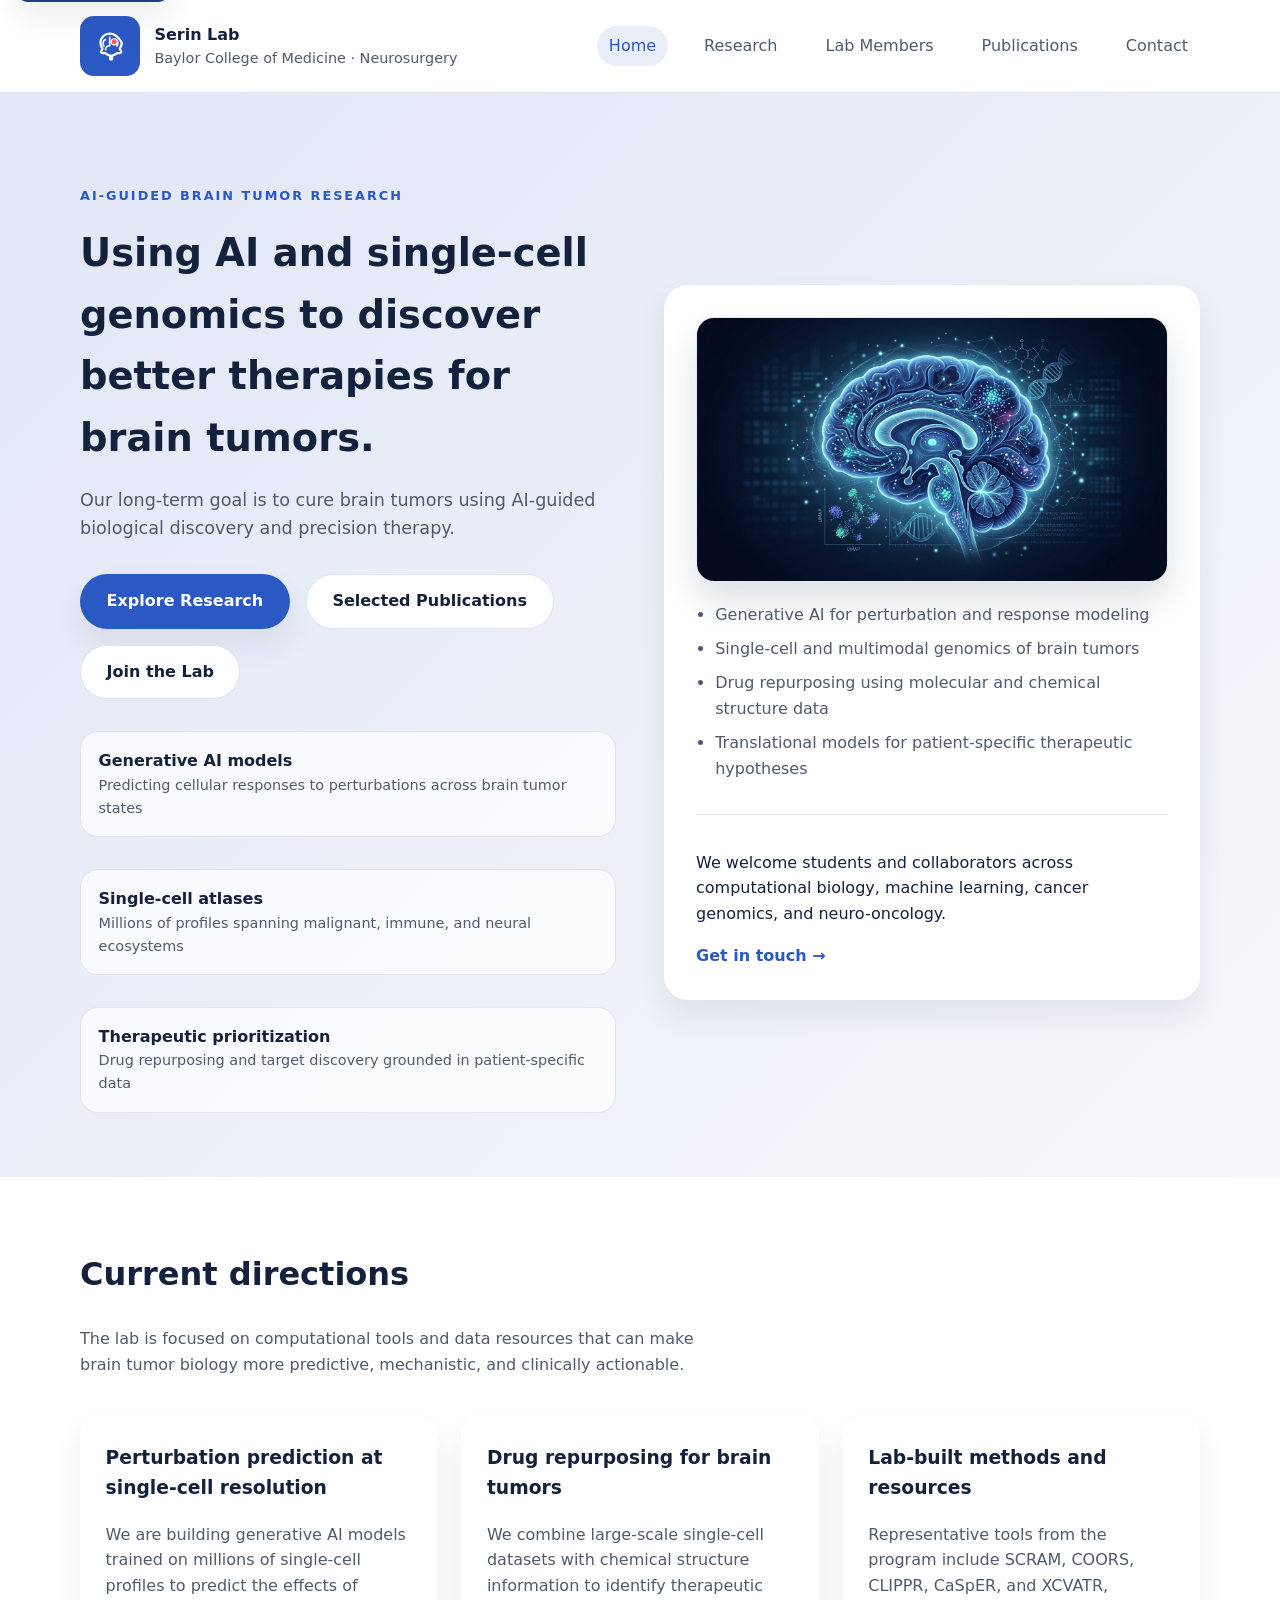
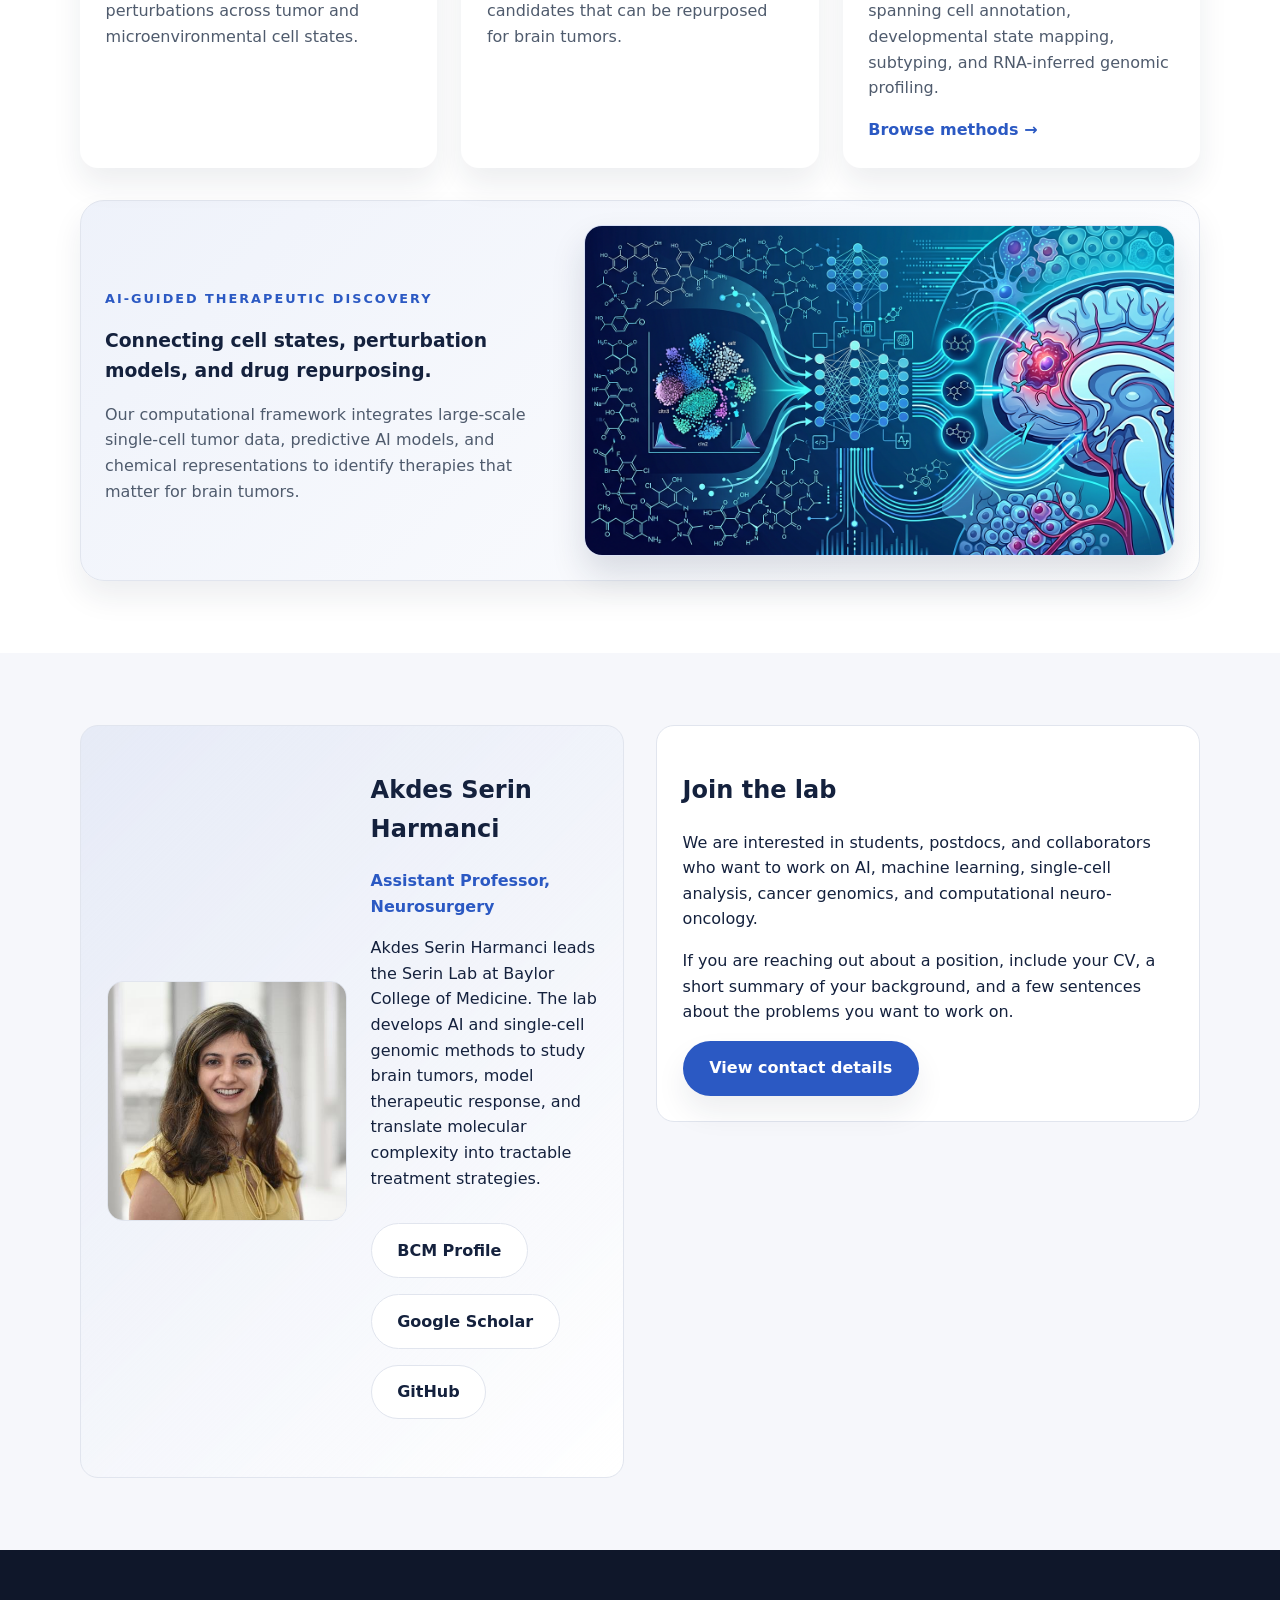
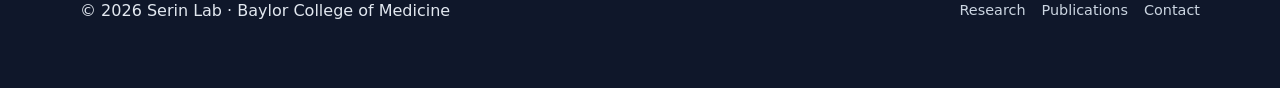
==== commit 714c1300: "test" ====
--- a/index.html
+++ b/index.html
@@ -61,11 +61,7 @@
             <h1>Using AI and single-cell genomics to discover better therapies for brain tumors.</h1>
             <p class="lead">
               Our long-term goal is to cure brain tumors using AI-guided biological
-              discovery and precision therapy. We are building generative AI models
-              trained on millions of single-cell profiles to predict perturbation
-              effects, and we integrate large-scale single-cell data with chemical
-              structure information to identify drug repurposing opportunities for
-              brain tumors.
+              discovery and precision therapy.
             </p>
             <div class="cta-row">
               <a class="button primary" href="research.html">Explore Research</a>
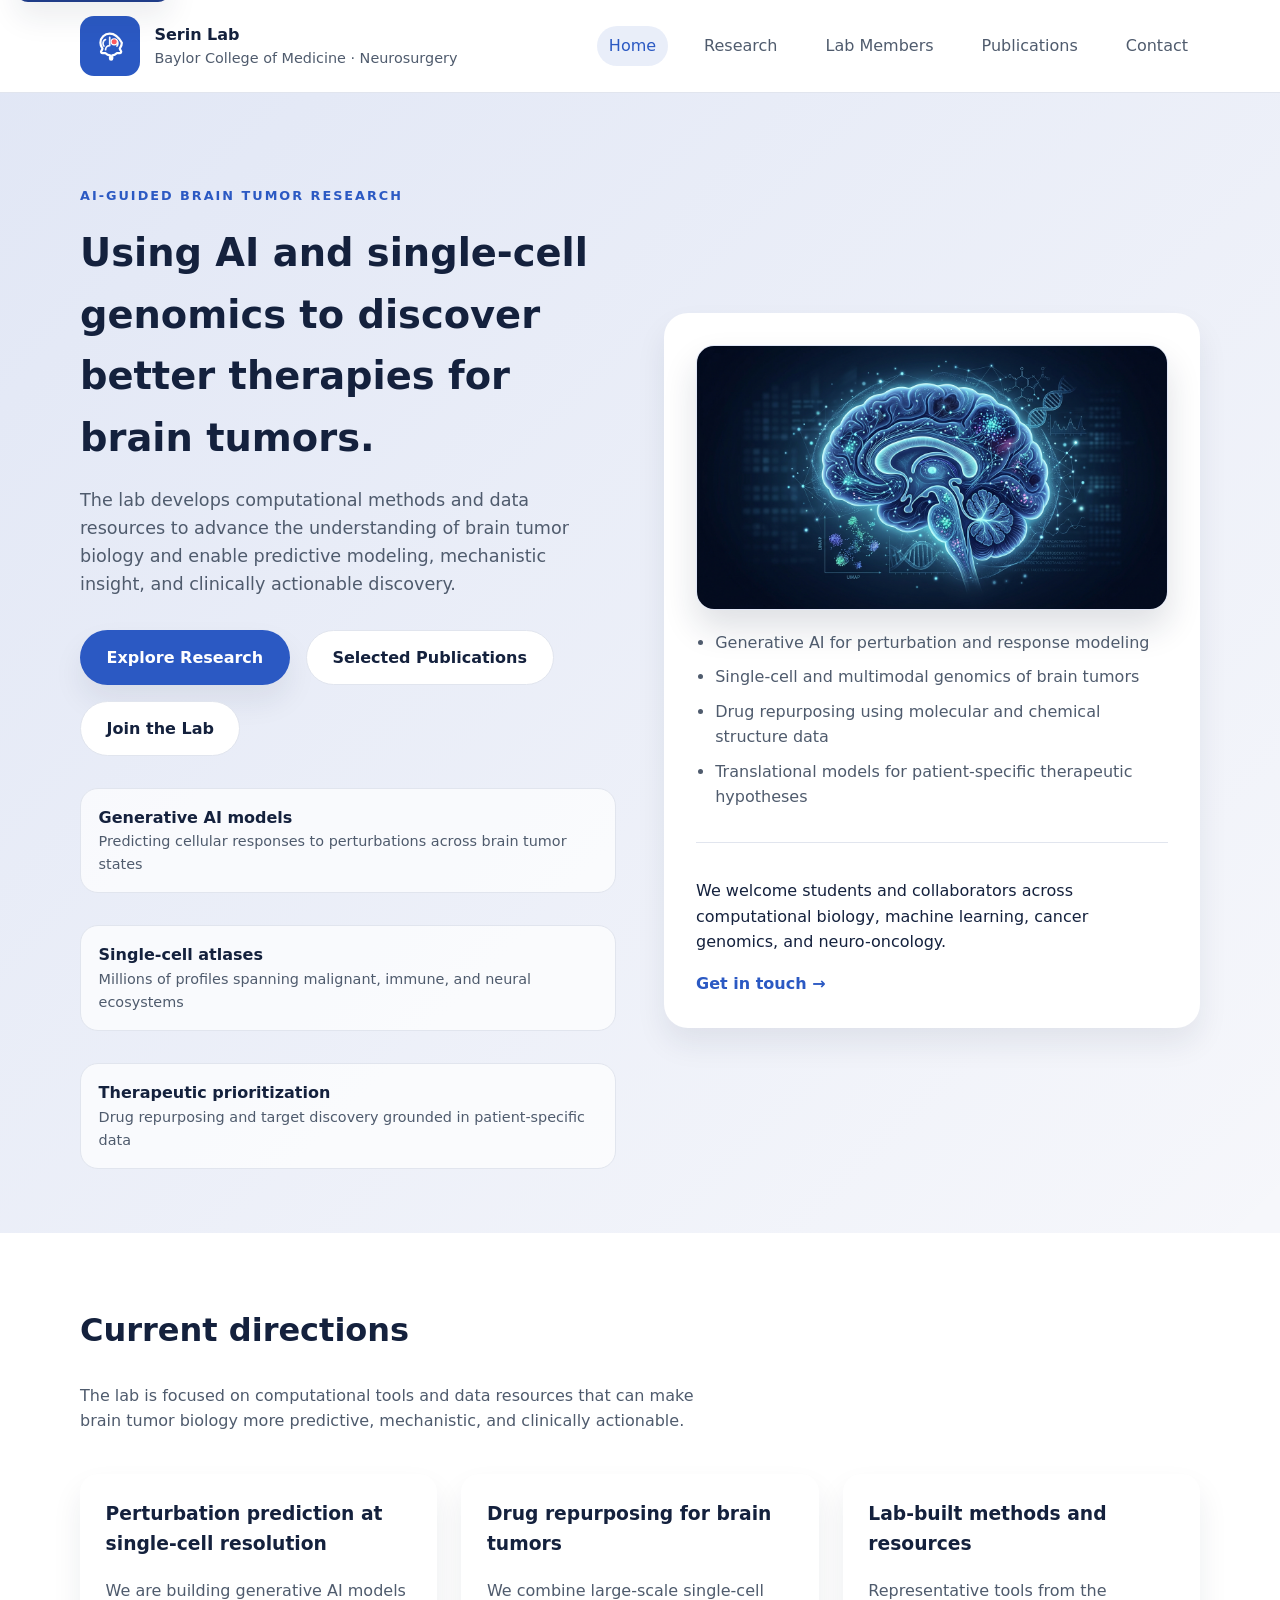
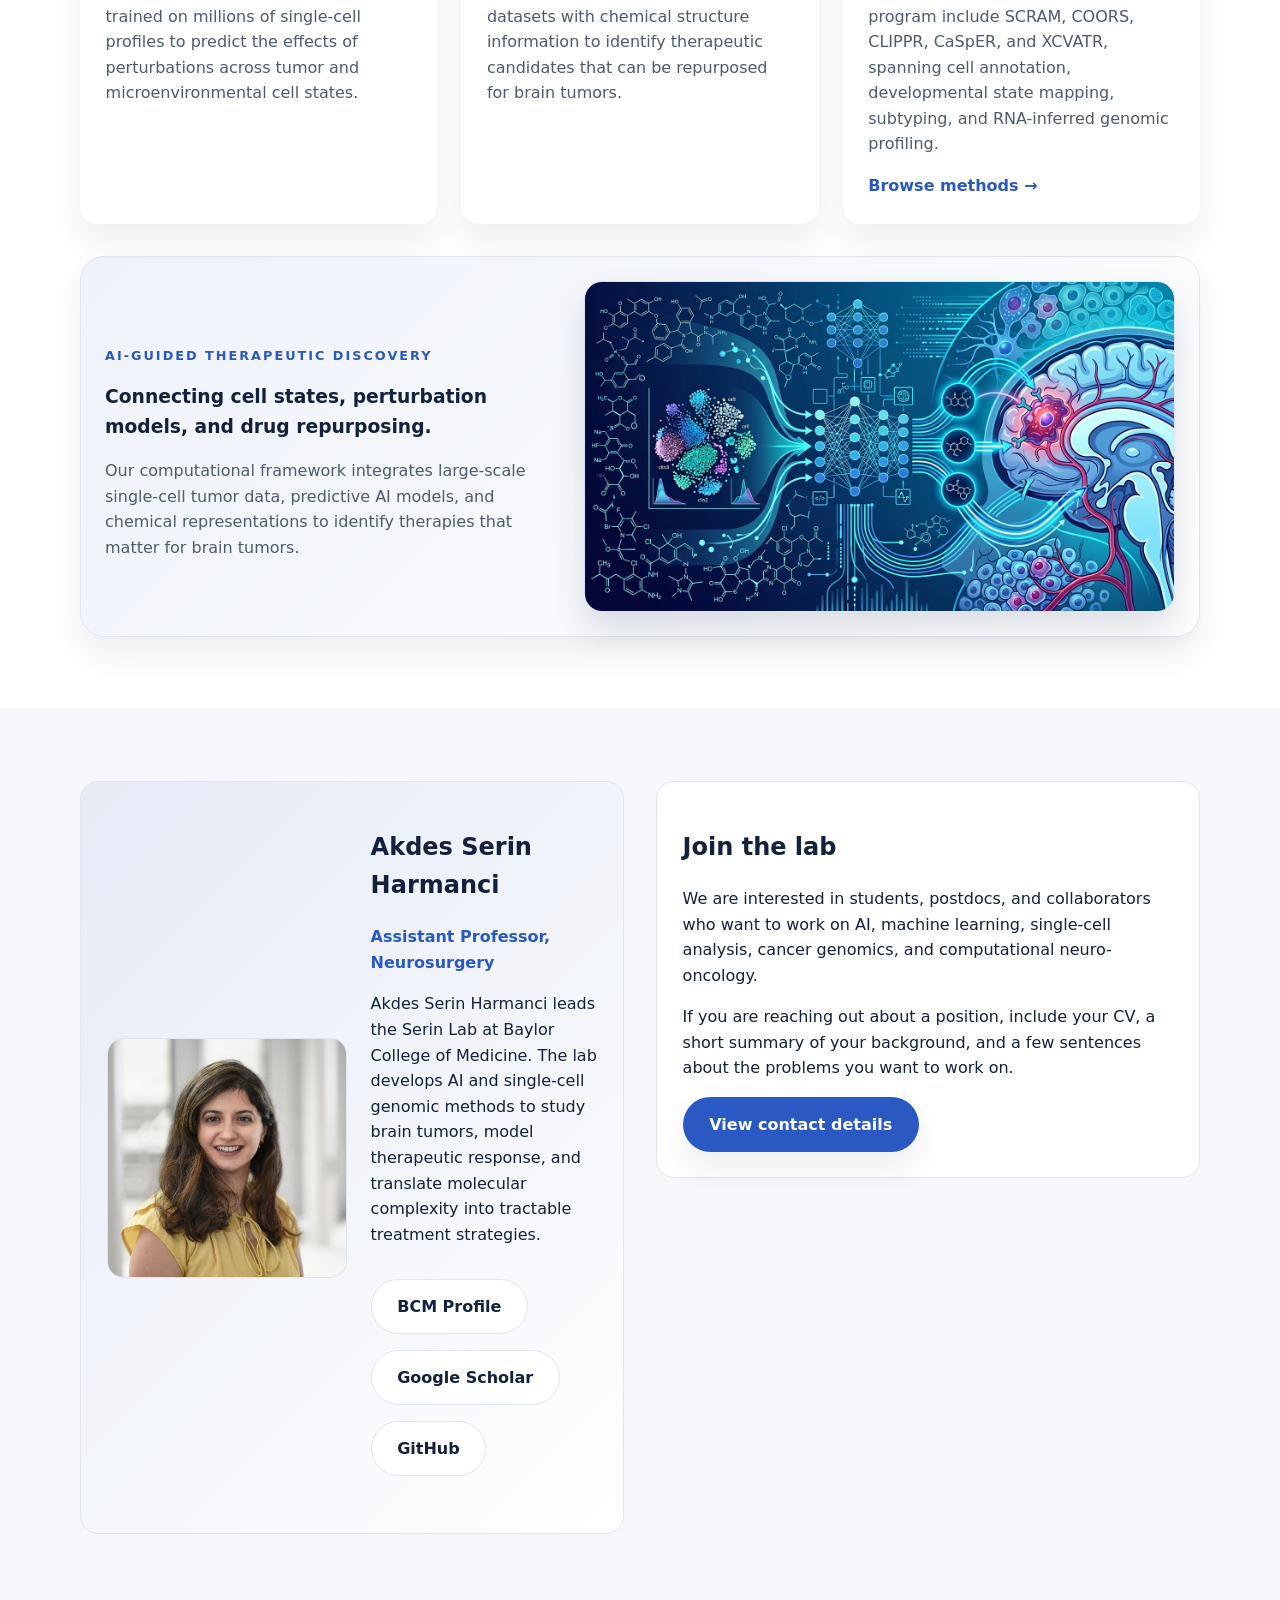
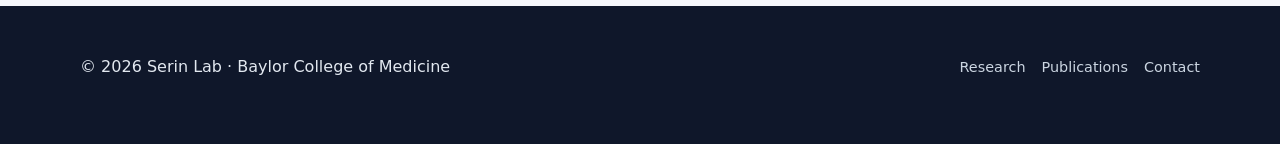
==== commit 2c8c8784: "test" ====
--- a/index.html
+++ b/index.html
@@ -60,8 +60,9 @@
             <p class="eyebrow">AI-guided brain tumor research</p>
             <h1>Using AI and single-cell genomics to discover better therapies for brain tumors.</h1>
             <p class="lead">
-              Our long-term goal is to cure brain tumors using AI-guided biological
-              discovery and precision therapy.
+              The lab develops computational methods and data resources to advance
+              the understanding of brain tumor biology and enable predictive
+              modeling, mechanistic insight, and clinically actionable discovery.
             </p>
             <div class="cta-row">
               <a class="button primary" href="research.html">Explore Research</a>
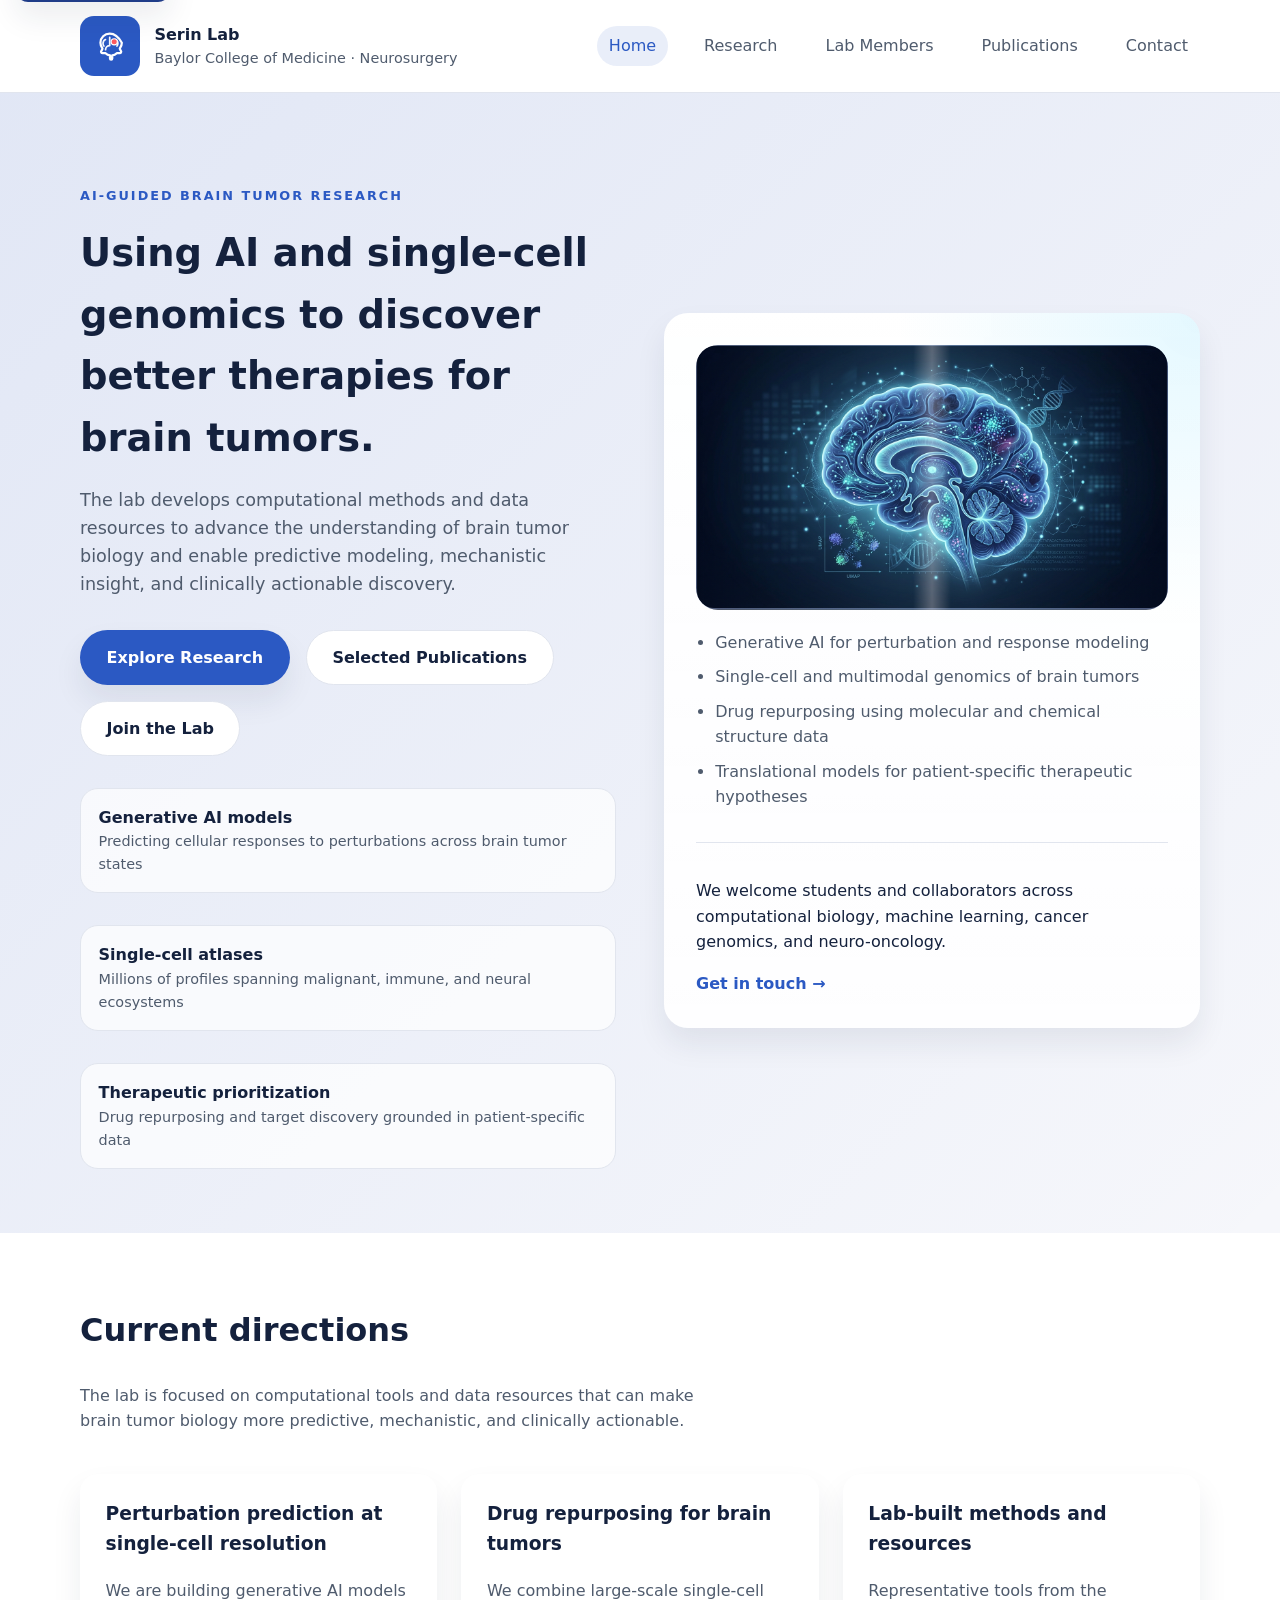
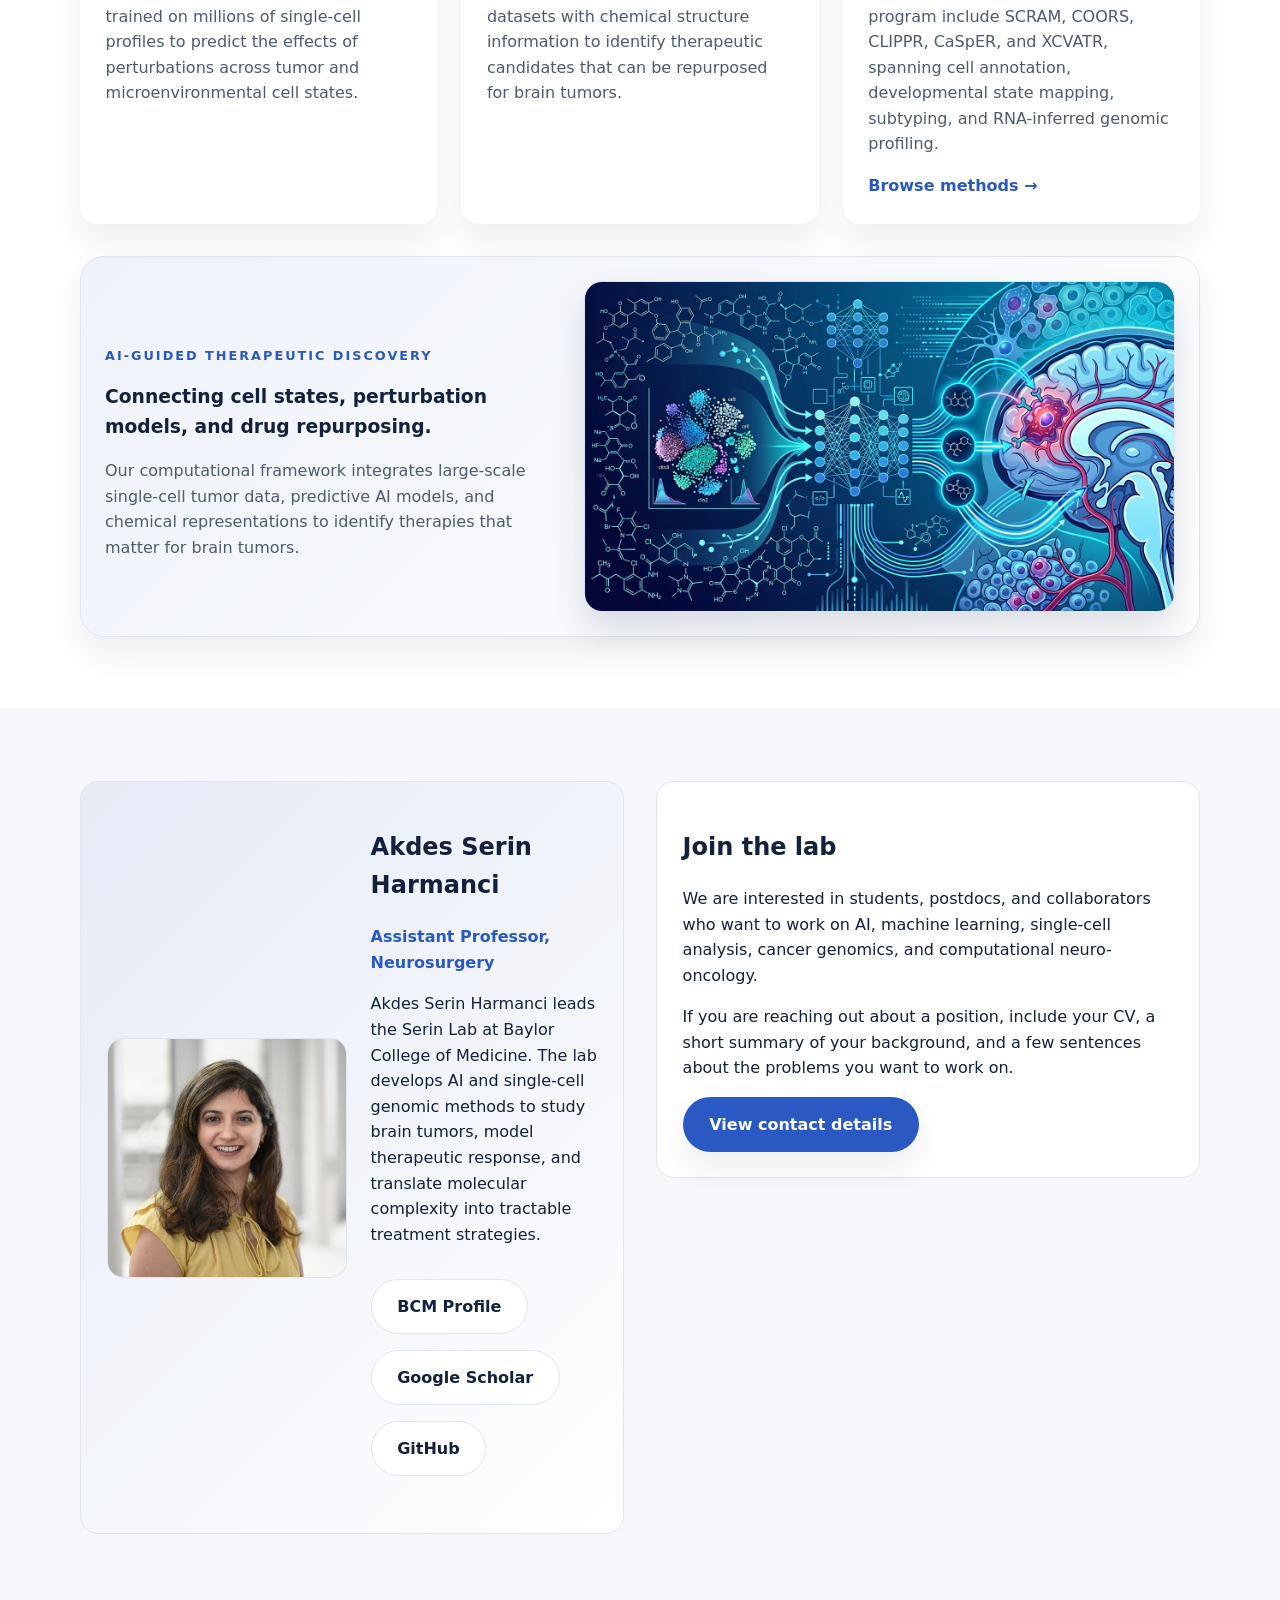
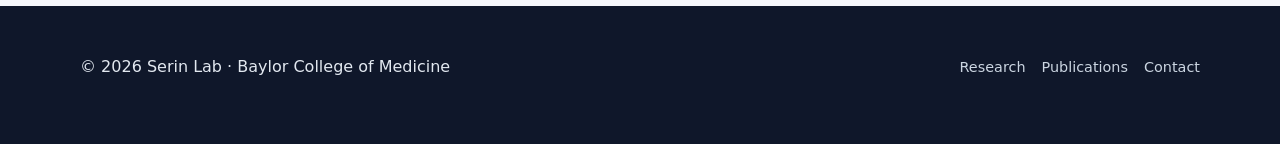
==== commit 36b80720: "test" ====
--- a/index.html
+++ b/index.html
@@ -84,12 +84,20 @@
               </div>
             </div>
           </div>
-          <div class="hero-card">
-            <img
-              class="hero-visual"
-              src="images/ai/brain-tumor-hero.png"
-              alt="Abstract AI and single-cell genomics illustration of a brain tumor research program"
-            />
+          <div class="hero-card hero-card-animated" data-hero-card>
+            <div class="hero-visual-wrap">
+              <span class="hero-visual-backdrop" aria-hidden="true"></span>
+              <span class="hero-scanline" aria-hidden="true"></span>
+              <span class="hero-orbit hero-orbit-one" aria-hidden="true"></span>
+              <span class="hero-orbit hero-orbit-two" aria-hidden="true"></span>
+              <span class="hero-pulse hero-pulse-one" aria-hidden="true"></span>
+              <span class="hero-pulse hero-pulse-two" aria-hidden="true"></span>
+              <img
+                class="hero-visual"
+                src="images/ai/brain-tumor-hero.png"
+                alt="Abstract AI and single-cell genomics illustration of a brain tumor research program"
+              />
+            </div>
             <ul>
               <li>Generative AI for perturbation and response modeling</li>
               <li>Single-cell and multimodal genomics of brain tumors</li>
--- a/styles.css
+++ b/styles.css
@@ -275,18 +275,113 @@
 }
 
 .hero-card {
+  position: relative;
   background: var(--surface);
   border-radius: 24px;
   padding: 2rem;
   box-shadow: var(--shadow);
 }
 
+.hero-card-animated {
+  overflow: hidden;
+  transform-style: preserve-3d;
+  background:
+    radial-gradient(circle at top right, rgba(84, 211, 255, 0.16), transparent 34%),
+    linear-gradient(180deg, rgba(255, 255, 255, 0.96), rgba(255, 255, 255, 0.9));
+}
+
+.hero-visual-wrap {
+  position: relative;
+  margin-bottom: 1.25rem;
+  border-radius: 22px;
+  overflow: hidden;
+  background:
+    radial-gradient(circle at center, rgba(68, 197, 255, 0.24), rgba(43, 89, 195, 0.08) 50%, transparent 72%),
+    linear-gradient(135deg, rgba(19, 33, 61, 0.06), rgba(43, 89, 195, 0.12));
+  animation: heroGlow 7s ease-in-out infinite, heroFloat 8s ease-in-out infinite;
+}
+
+.hero-visual-backdrop,
+.hero-scanline {
+  position: absolute;
+  inset: 0;
+  pointer-events: none;
+}
+
+.hero-visual-backdrop {
+  z-index: 0;
+  background:
+    linear-gradient(135deg, rgba(7, 16, 38, 0.18), rgba(43, 89, 195, 0.08)),
+    url("images/ai/brain-tumor-hero.png") center/cover no-repeat;
+  transform: scale(1.12);
+  filter: blur(10px) saturate(1.08);
+  opacity: 0.7;
+  animation: heroBackdropPan 18s ease-in-out infinite alternate;
+}
+
+.hero-scanline {
+  z-index: 3;
+  background:
+    linear-gradient(90deg, transparent 0%, rgba(139, 237, 255, 0.08) 46%, rgba(255, 255, 255, 0.32) 50%, rgba(139, 237, 255, 0.08) 54%, transparent 100%);
+  mix-blend-mode: screen;
+  animation: heroScan 6.5s ease-in-out infinite;
+}
+
 .hero-visual {
+  position: relative;
+  z-index: 2;
   width: 100%;
   border-radius: 18px;
-  margin-bottom: 1.25rem;
   border: 1px solid rgba(43, 89, 195, 0.14);
   box-shadow: 0 18px 34px rgba(20, 33, 61, 0.14);
+  transform-origin: center center;
+  animation: heroImagePan 16s ease-in-out infinite alternate;
+  will-change: transform;
+}
+
+.hero-orbit,
+.hero-pulse {
+  position: absolute;
+  z-index: 1;
+  pointer-events: none;
+}
+
+.hero-orbit {
+  border: 1px solid rgba(112, 220, 255, 0.28);
+  border-radius: 999px;
+}
+
+.hero-orbit-one {
+  inset: 8% 6%;
+  animation: orbitSpin 18s linear infinite;
+}
+
+.hero-orbit-two {
+  inset: 18% 16%;
+  border-color: rgba(156, 122, 255, 0.2);
+  animation: orbitSpinReverse 24s linear infinite;
+}
+
+.hero-pulse {
+  width: 12px;
+  height: 12px;
+  border-radius: 999px;
+  background: radial-gradient(circle, rgba(132, 231, 255, 0.9), rgba(132, 231, 255, 0));
+  box-shadow: 0 0 20px rgba(132, 231, 255, 0.55);
+}
+
+.hero-pulse-one {
+  top: 16%;
+  right: 14%;
+  animation: pulseDrift 6s ease-in-out infinite;
+}
+
+.hero-pulse-two {
+  left: 12%;
+  bottom: 14%;
+  background: radial-gradient(circle, rgba(170, 133, 255, 0.85), rgba(170, 133, 255, 0));
+  box-shadow: 0 0 20px rgba(170, 133, 255, 0.45);
+  animation: pulseDrift 7.5s ease-in-out infinite reverse;
 }
 
 .hero-card h2 {
@@ -306,6 +401,103 @@
 .hero-card-footer {
   border-top: 1px solid var(--border);
   padding-top: 1.2rem;
+}
+
+@keyframes heroFloat {
+  0%,
+  100% {
+    transform: translate3d(0, 0, 0) scale(1);
+  }
+
+  50% {
+    transform: translate3d(0, -8px, 0) scale(1.01);
+  }
+}
+
+@keyframes heroImagePan {
+  0% {
+    transform: translate3d(-1.5%, 0, 0) scale(1.02);
+  }
+
+  100% {
+    transform: translate3d(1.5%, -1.2%, 0) scale(1.06);
+  }
+}
+
+@keyframes heroGlow {
+  0%,
+  100% {
+    box-shadow:
+      inset 0 0 0 1px rgba(255, 255, 255, 0.14),
+      0 18px 34px rgba(20, 33, 61, 0.08);
+  }
+
+  50% {
+    box-shadow:
+      inset 0 0 0 1px rgba(145, 223, 255, 0.18),
+      0 24px 42px rgba(43, 89, 195, 0.16);
+  }
+}
+
+@keyframes heroBackdropPan {
+  0% {
+    transform: scale(1.12) translate3d(-1.2%, -0.8%, 0);
+  }
+
+  100% {
+    transform: scale(1.18) translate3d(1.2%, 0.8%, 0);
+  }
+}
+
+@keyframes heroScan {
+  0%,
+  100% {
+    transform: translateX(-120%);
+    opacity: 0;
+  }
+
+  12%,
+  78% {
+    opacity: 1;
+  }
+
+  50% {
+    transform: translateX(120%);
+    opacity: 0.9;
+  }
+}
+
+@keyframes orbitSpin {
+  from {
+    transform: rotate(0deg);
+  }
+
+  to {
+    transform: rotate(360deg);
+  }
+}
+
+@keyframes orbitSpinReverse {
+  from {
+    transform: rotate(360deg);
+  }
+
+  to {
+    transform: rotate(0deg);
+  }
+}
+
+@keyframes pulseDrift {
+  0%,
+  100% {
+    transform: translate3d(0, 0, 0) scale(1);
+    opacity: 0.72;
+  }
+
+  50% {
+    transform: translate3d(10px, -12px, 0) scale(1.2);
+    opacity: 1;
+  }
 }
 
 .text-link {
